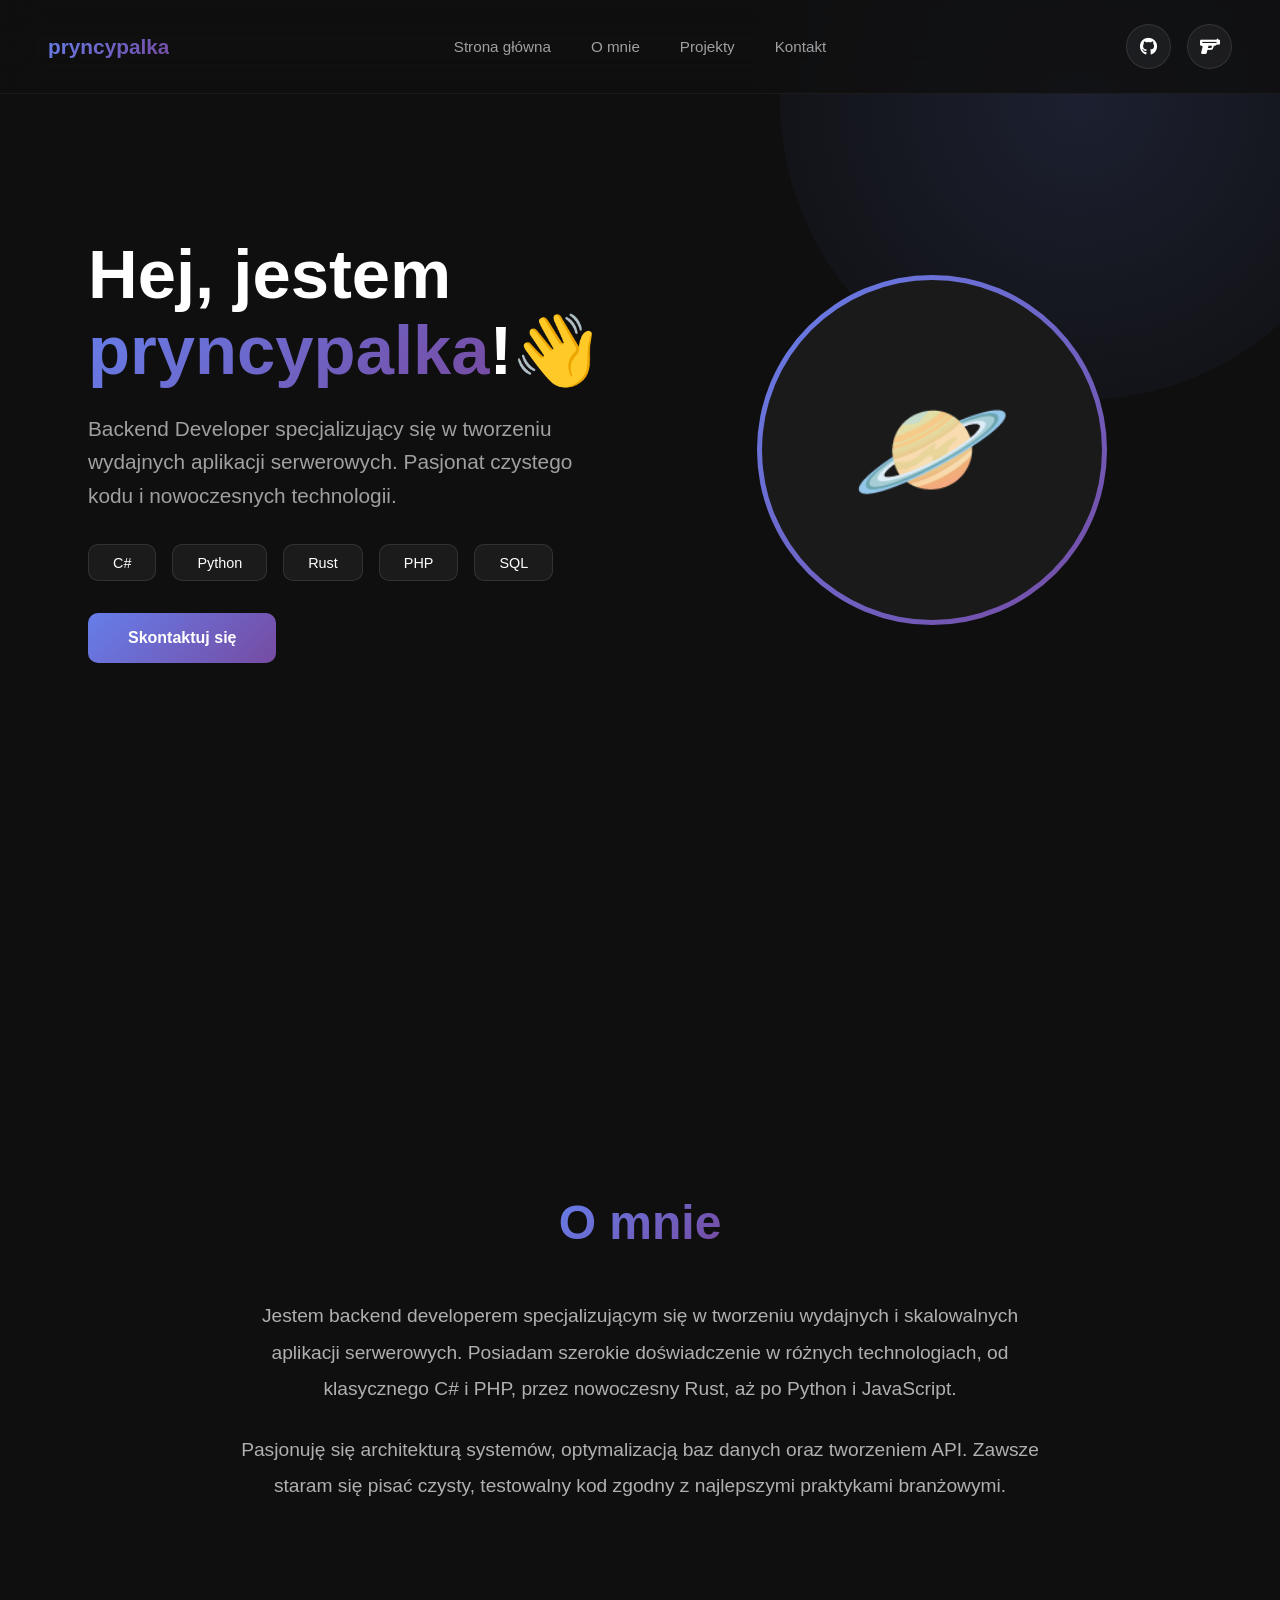
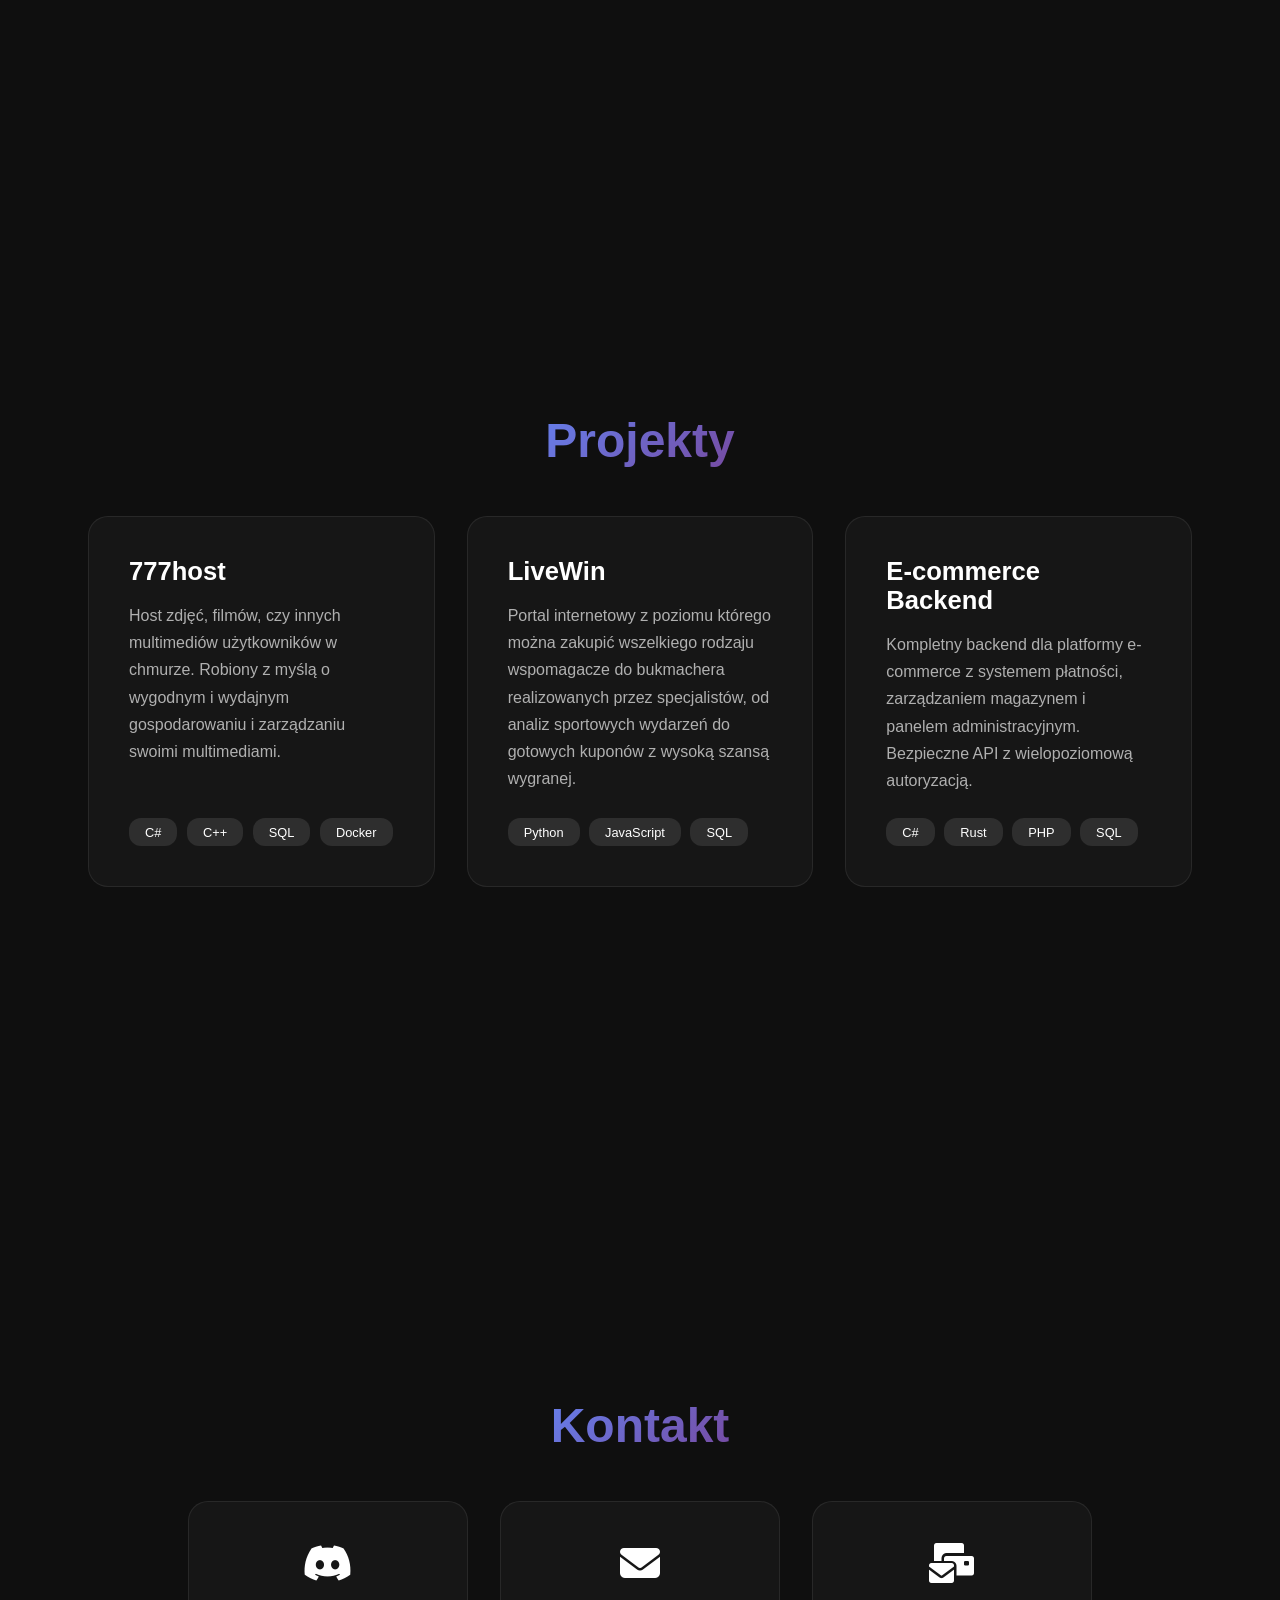
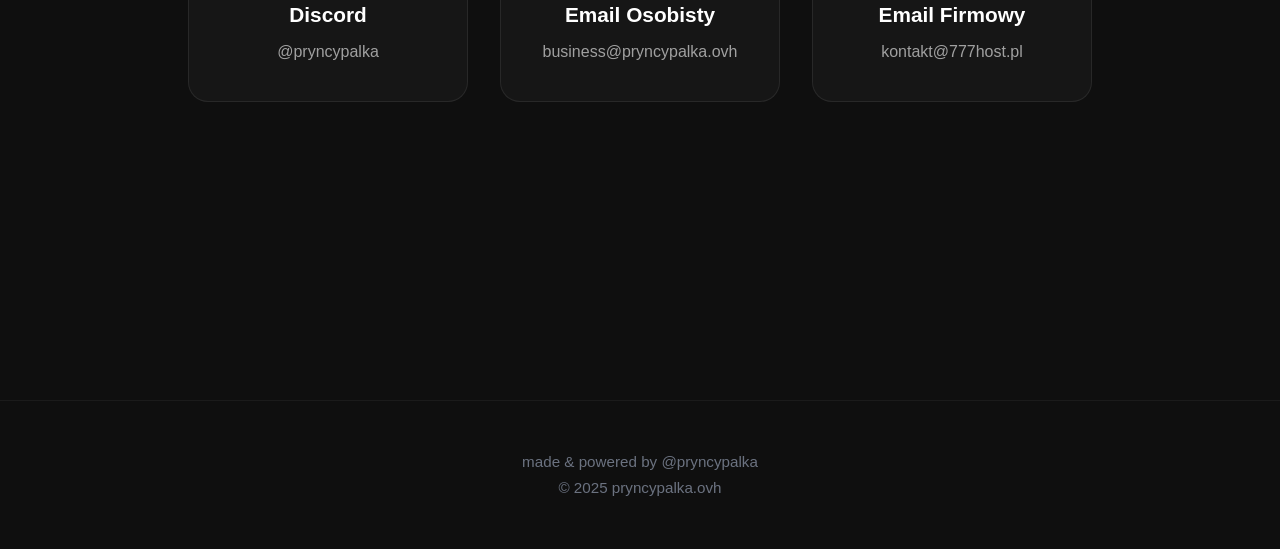
==== index.html @ c2973a22 "Update index.html" ====
<!DOCTYPE html>
<html lang="pl">
<head>
    <meta charset="UTF-8">
    <meta name="viewport" content="width=device-width, initial-scale=1.0">
    <title>👋 | @pryncypalka</title>
    <link rel="stylesheet" href="https://cdnjs.cloudflare.com/ajax/libs/font-awesome/6.4.0/css/all.min.css">


    <link rel="icon" type="image/x-icon" href="icons/favicon.ico">
    <link rel="icon" type="image/png" sizes="32x32" href="icons/favicon-32x32.png">
    <link rel="icon" type="image/png" sizes="16x16" href="icons/favicon-16x16.png">
    <link rel="apple-touch-icon" sizes="180x180" href="icons/apple-touch-icon.png">



    <style>
        * {
            margin: 0;
            padding: 0;
            box-sizing: border-box;
        }

        html {
            scroll-behavior: smooth;
        }

        body {
            font-family: -apple-system, BlinkMacSystemFont, 'Segoe UI', Roboto, 'Helvetica Neue', Arial, sans-serif;
            background: #0f0f0f;
            color: #ffffff;
            overflow-x: hidden;
        }

        /* Navigation */
        nav {
            position: fixed;
            top: 0;
            width: 100%;
            padding: 1.5rem 3rem;
            display: flex;
            justify-content: space-between;
            align-items: center;
            z-index: 1000;
            background: rgba(15, 15, 15, 0.8);
            backdrop-filter: blur(20px);
            border-bottom: 1px solid rgba(255, 255, 255, 0.05);
        }

        .logo {
            font-size: 1.3rem;
            font-weight: 600;
            color: #ffffff;
            display: flex;
            align-items: center;
            gap: 0.5rem;
            user-select: none;
        }

        .logo .logo-highlight {
            background: linear-gradient(135deg, #667eea 0%, #764ba2 100%);
            -webkit-background-clip: text;
            -webkit-text-fill-color: transparent;
            background-clip: text;
            font-weight: 700;
        }

        .nav-center {
            position: absolute;
            left: 50%;
            transform: translateX(-50%);
        }

        .nav-links {
            display: flex;
            gap: 2.5rem;
            list-style: none;
            user-select: none;
            -webkit-user-drag: none;
        }

        .nav-links a {
            color: #a0a0a0;
            text-decoration: none;
            font-size: 0.95rem;
            transition: color 0.3s ease;
            -webkit-user-drag: none;
        }

        .nav-links a:hover {
            color: #ffffff;
        }

        .nav-social {
            display: flex;
            gap: 1rem;
            align-items: center;
        }

        .social-btn {
            width: 45px;
            height: 45px;
            border-radius: 50%;
            background: rgba(255, 255, 255, 0.05);
            border: 1px solid rgba(255, 255, 255, 0.1);
            display: flex;
            align-items: center;
            justify-content: center;
            color: #ffffff;
            text-decoration: none;
            font-size: 1.1rem;
            transition: all 0.3s ease;
            cursor: pointer;
        }

        .social-btn:hover {
            background: rgba(102, 126, 234, 0.2);
            border-color: rgba(102, 126, 234, 0.5);
            transform: translateY(-2px);
        }

        .container {
            max-width: 1200px;
            margin: 0 auto;
            padding: 0 3rem;
        }

        /* All sections full height and centered */
        section {
            min-height: 100vh;
            display: flex;
            align-items: center;
            justify-content: center;
            position: relative;
        }

        /* Hero Section */
        .hero {
            overflow: hidden;
        }

        .hero::before {
            content: '';
            position: absolute;
            width: 600px;
            height: 600px;
            background: radial-gradient(circle, rgba(102, 126, 234, 0.15), transparent);
            border-radius: 50%;
            top: -200px;
            right: -100px;
            animation: float 20s ease-in-out infinite;
        }

        @keyframes float {
            0%, 100% { transform: translate(0, 0) scale(1); }
            33% { transform: translate(50px, -50px) scale(1.1); }
            66% { transform: translate(-30px, 30px) scale(0.9); }
        }

        .hero-container {
            display: grid;
            grid-template-columns: 1fr 1fr;
            gap: 4rem;
            align-items: center;
            width: 100%;
        }

        .hero-content {
            z-index: 1;
            user-select: none;
        }

        .hero h1 {
            font-size: 4.3rem;
            margin-bottom: 1.5rem;
            font-weight: 700;
            line-height: 1.1;
        }

        .hero h1 .highlight {
            background: linear-gradient(135deg, #667eea 0%, #764ba2 100%);
            -webkit-background-clip: text;
            -webkit-text-fill-color: transparent;
            background-clip: text;
            font-weight: 700;
        }

        .wave {
            display: inline-block;
            animation: wave 1.5s ease-in-out infinite;
        }

        @keyframes wave {
            0%, 100% { transform: rotate(0deg); }
            25% { transform: rotate(20deg); }
            75% { transform: rotate(-20deg); }
        }

        .hero .subtitle {
            font-size: 1.3rem;
            color: #a0a0a0;
            margin-bottom: 2rem;
            line-height: 1.6;
            user-select: none;
        }

        .hero-cta {
            display: inline-block;
            padding: 1rem 2.5rem;
            background: linear-gradient(135deg, #667eea 0%, #764ba2 100%);
            color: #ffffff;
            text-decoration: none;
            border-radius: 10px;
            font-weight: 600;
            transition: all 0.3s ease;
            font-size: 1rem;
        }

        .hero-cta:hover {
            transform: translateY(-3px);
            box-shadow: 0 15px 35px rgba(102, 126, 234, 0.4);
        }

        .hero-image {
            display: flex;
            justify-content: center;
            align-items: center;
            z-index: 1;
        }

        .avatar {
            width: 350px;
            height: 350px;
            border-radius: 50%;
            background: linear-gradient(135deg, #667eea 0%, #764ba2 100%);
            padding: 5px;
            animation: pulse-border 2s ease-in-out infinite;
            user-select: none;
        }

        @keyframes pulse-border {
            0%, 100% { box-shadow: 0 0 0 0 rgba(102, 126, 234, 0.4); }
            50% { box-shadow: 0 0 0 20px rgba(102, 126, 234, 0); }
        }

        .avatar-inner {
            width: 100%;
            height: 100%;
            border-radius: 50%;
            background: #1a1a1a;
            display: flex;
            align-items: center;
            justify-content: center;
            font-size: 8rem;
        }

        /* Tech Stack */
        .tech-stack {
            display: flex;
            gap: 1rem;
            flex-wrap: wrap;
            margin-bottom: 2rem;
        }

        .tech-badge {
            padding: 0.6rem 1.5rem;
            background: rgba(255, 255, 255, 0.05);
            border: 1px solid rgba(255, 255, 255, 0.1);
            border-radius: 10px;
            font-size: 0.9rem;
            transition: all 0.3s ease;
            font-weight: 500;
            user-select: none;
        }

        .tech-badge:hover {
            background: rgba(255, 255, 255, 0.1);
            border-color: rgba(255, 255, 255, 0.2);
            transform: translateY(-2px);
        }

        /* Section Content Wrapper */
        .section-wrapper {
            width: 100%;
        }

        h2 {
            font-size: 3rem;
            margin-bottom: 3rem;
            text-align: center;
            font-weight: 700;
        }

        h2 .gradient-text {
            background: linear-gradient(135deg, #667eea 0%, #764ba2 100%);
            -webkit-background-clip: text;
            -webkit-text-fill-color: transparent;
            background-clip: text;
        }

        /* About Section */
        .about-content {
            max-width: 800px;
            margin: 0 auto;
            text-align: center;
            font-size: 1.2rem;
            line-height: 1.9;
            color: #b0b0b0;
        }

        /* Projects Grid */
        .projects-grid {
            display: grid;
            grid-template-columns: repeat(auto-fit, minmax(320px, 1fr));
            gap: 2rem;
            margin-top: 2rem;
        }

        .project-card {
            background: rgba(255, 255, 255, 0.03);
            border: 1px solid rgba(255, 255, 255, 0.08);
            border-radius: 20px;
            padding: 2.5rem;
            transition: all 0.4s ease;
            position: relative;
            overflow: hidden;
            display: flex;
            flex-direction: column;
        }

        .project-card::before {
            content: '';
            position: absolute;
            top: 0;
            left: 0;
            width: 100%;
            height: 100%;
            background: linear-gradient(135deg, rgba(102, 126, 234, 0.1), rgba(118, 75, 162, 0.1));
            opacity: 0;
            transition: opacity 0.4s ease;
        }

        .project-card:hover {
            transform: translateY(-10px);
            border-color: rgba(102, 126, 234, 0.4);
            box-shadow: 0 20px 40px rgba(0, 0, 0, 0.3);
        }

        .project-card:hover::before {
            opacity: 1;
        }

        .project-card h3 {
            font-size: 1.6rem;
            margin-bottom: 1rem;
            position: relative;
            z-index: 1;
        }

        .project-card p {
            color: #b0b0b0;
            line-height: 1.7;
            margin-bottom: 1.5rem;
            position: relative;
            z-index: 1;
        }

        .project-tech {
            display: flex;
            gap: 0.6rem;
            flex-wrap: wrap;
            margin-top: auto;
            position: relative;
            z-index: 1;
        }

        .tech-tag {
            font-size: 0.8rem;
            padding: 0.4rem 1rem;
            background: rgba(255, 255, 255, 0.1);
            border-radius: 12px;
            font-weight: 500;
        }

        /* Contact Section */
        .contact-grid {
            display: grid;
            grid-template-columns: repeat(auto-fit, minmax(280px, 1fr));
            gap: 2rem;
            max-width: 904px;
            margin: 0 auto;
        }

        .contact-card {
            background: rgba(255, 255, 255, 0.03);
            border: 1px solid rgba(255, 255, 255, 0.08);
            border-radius: 20px;
            padding: 2.5rem;
            text-align: center;
            transition: all 0.3s ease;
        }

        .contact-card:hover {
            border-color: rgba(102, 126, 234, 0.4);
            transform: translateY(-5px);
            background: rgba(255, 255, 255, 0.05);
        }

        .contact-card h3 {
            margin-bottom: 1rem;
            font-size: 1.3rem;
        }

        .contact-card a {
            color: #a0a0a0;
            text-decoration: none;
            transition: color 0.3s ease;
            word-break: break-all;
        }

        .contact-card a:hover {
            color: #667eea;
        }

        .contact-icon {
            font-size: 2.5rem;
            margin-bottom: 1rem;
        }

        /* Footer */
        footer {
            text-align: center;
            padding: 3rem;
            color: #6b7280;
            border-top: 1px solid rgba(255, 255, 255, 0.05);
            font-size: 0.95rem;
            line-height: 1.7;
        }

        /* Responsive */
        @media (max-width: 968px) {
            .hero-container {
                grid-template-columns: 1fr;
                text-align: center;
            }
            
            .hero h1 {
                font-size: 3.5rem;
            }

            .nav-links {
                display: none;
            }

            .nav-center {
                position: static;
                transform: none;
            }

            .container {
                padding: 0 1.5rem;
            }

            nav {
                padding: 1.5rem;
            }

            .projects-grid {
                grid-template-columns: 1fr;
            }

            .contact-grid {
                grid-template-columns: 1fr;
            }
        }

        @media (max-width: 768px) {
            .hero h1 {
                font-size: 2.8rem;
            }
            
            .avatar {
                width: 250px;
                height: 250px;
            }

            .avatar-inner {
                font-size: 5rem;
            }
            
            h2 {
                font-size: 2.2rem;
            }

            section {
                padding: 2rem 0;
            }
        }

        /* Ensure proper spacing for mobile */
        @media (max-width: 768px) {
            section {
                min-height: auto;
                padding: 4rem 0;
            }

            #hero {
                min-height: 100vh;
            }
        }
    </style>
</head>
<body>
    <!-- Navigation -->
    <nav>
        <div class="logo">
            <span class="logo-highlight">pryncypalka</span>
        </div>
        <div class="nav-center">
            <ul class="nav-links">
                <li><a href="#hero">Strona główna</a></li>
                <li><a href="#about">O mnie</a></li>
                <li><a href="#projects">Projekty</a></li>
                <li><a href="#contact">Kontakt</a></li>
            </ul>
        </div>
        <div class="nav-social">
            <a href="https://github.com/pryncypalka777" class="social-btn" target="_blank" title="GitHub">
                <i class="fab fa-github"></i>
            </a>
            <a href="https://guns.lol/pryncypalka" class="social-btn" target="_blank" title="guns.lol">
                <i class="fas fa-gun"></i>
            </a>
        </div>
    </nav>

    <!-- Hero Section -->
    <section class="hero" id="hero">
        <div class="container">
            <div class="hero-container">
                <div class="hero-content">
                    <h1>Hej, jestem <span class="highlight">pryncypalka</span>!<span class="wave">👋</span></h1>
                    <p class="subtitle">Backend Developer specjalizujący się w tworzeniu wydajnych aplikacji serwerowych. Pasjonat czystego kodu i nowoczesnych technologii.</p>
                    <div class="tech-stack">
                        <span class="tech-badge">C#</span>
                        <span class="tech-badge">Python</span>
                        <span class="tech-badge">Rust</span>
                        <span class="tech-badge">PHP</span>
                        <span class="tech-badge">SQL</span>
                    </div>
                    <a href="#contact" class="hero-cta">Skontaktuj się</a>
                </div>
                <div class="hero-image">
                    <div class="avatar">
                        <div class="avatar-inner">
                            🪐
                        </div>
                    </div>
                </div>
            </div>
        </div>
    </section>

    <!-- About Section -->
    <section id="about">
        <div class="container">
            <div class="section-wrapper">
                <h2><span class="gradient-text">O mnie</span></h2>
                <div class="about-content">
                    <p>Jestem backend developerem specjalizującym się w tworzeniu wydajnych i skalowalnych aplikacji serwerowych. Posiadam szerokie doświadczenie w różnych technologiach, od klasycznego C# i PHP, przez nowoczesny Rust, aż po Python i JavaScript.</p>
                    <p style="margin-top: 1.5rem;">Pasjonuję się architekturą systemów, optymalizacją baz danych oraz tworzeniem API. Zawsze staram się pisać czysty, testowalny kod zgodny z najlepszymi praktykami branżowymi.</p>
                </div>
            </div>
        </div>
    </section>

    <!-- Projects Section -->
    <section id="projects">
        <div class="container">
            <div class="section-wrapper">
                <h2><span class="gradient-text">Projekty</span></h2>
                <div class="projects-grid">
                    <div class="project-card">
                        <h3>777host</h3>
                        <p>Host zdjęć, filmów, czy innych multimediów użytkowników w chmurze. Robiony z myślą o wygodnym i wydajnym gospodarowaniu i zarządzaniu swoimi multimediami.</p>
                        <div class="project-tech">
                            <span class="tech-tag">C#</span>
                            <span class="tech-tag">C++</span>
                            <span class="tech-tag">SQL</span>
                            <span class="tech-tag">Docker</span>
                        </div>
                    </div>

                    <div class="project-card">
                        <h3>LiveWin</h3>
                        <p>Portal internetowy z poziomu którego można zakupić wszelkiego rodzaju wspomagacze do bukmachera realizowanych przez specjalistów, od analiz sportowych wydarzeń do gotowych kuponów z wysoką szansą wygranej.</p>
                        <div class="project-tech">
                            <span class="tech-tag">Python</span>
                            <span class="tech-tag">JavaScript</span>
                            <span class="tech-tag">SQL</span>
                        </div>
                    </div>

                    <div class="project-card">
                        <h3>E-commerce Backend</h3>
                        <p>Kompletny backend dla platformy e-commerce z systemem płatności, zarządzaniem magazynem i panelem administracyjnym. Bezpieczne API z wielopoziomową autoryzacją.</p>
                        <div class="project-tech">
                            <span class="tech-tag">C#</span>
                            <span class="tech-tag">Rust</span>
                            <span class="tech-tag">PHP</span>
                            <span class="tech-tag">SQL</span>
                        </div>
                    </div>
                </div>
            </div>
        </div>
    </section>

    <!-- Contact Section -->
    <section id="contact">
        <div class="container">
            <div class="section-wrapper">
                <h2><span class="gradient-text">Kontakt</span></h2>
                <div class="contact-grid">
                    <div class="contact-card">
                        <div class="contact-icon"><i class="fab fa-discord"></i></div>
                        <h3>Discord</h3>
                        <a href="#">@pryncypalka</a>
                    </div>
                    
                    <div class="contact-card">
                        <div class="contact-icon"><i class="fas fa-envelope"></i></div>
                        <h3>Email Osobisty</h3>
                        <a href="mailto:business@pryncypalka.ovh">business@pryncypalka.ovh</a>
                    </div>

                    <div class="contact-card">
                        <div class="contact-icon"><i class="fas fa-envelopes-bulk"></i></div>
                        <h3>Email Firmowy</h3>
                        <a href="mailto:kontakt@777host.pl">kontakt@777host.pl</a>
                    </div>
                </div>
            </div>
        </div>
    </section>

    <!-- Footer -->
    <footer>
        <p>made & powered by @pryncypalka<br>&copy; 2025 pryncypalka.ovh</p>
    </footer>
</body>
</html>
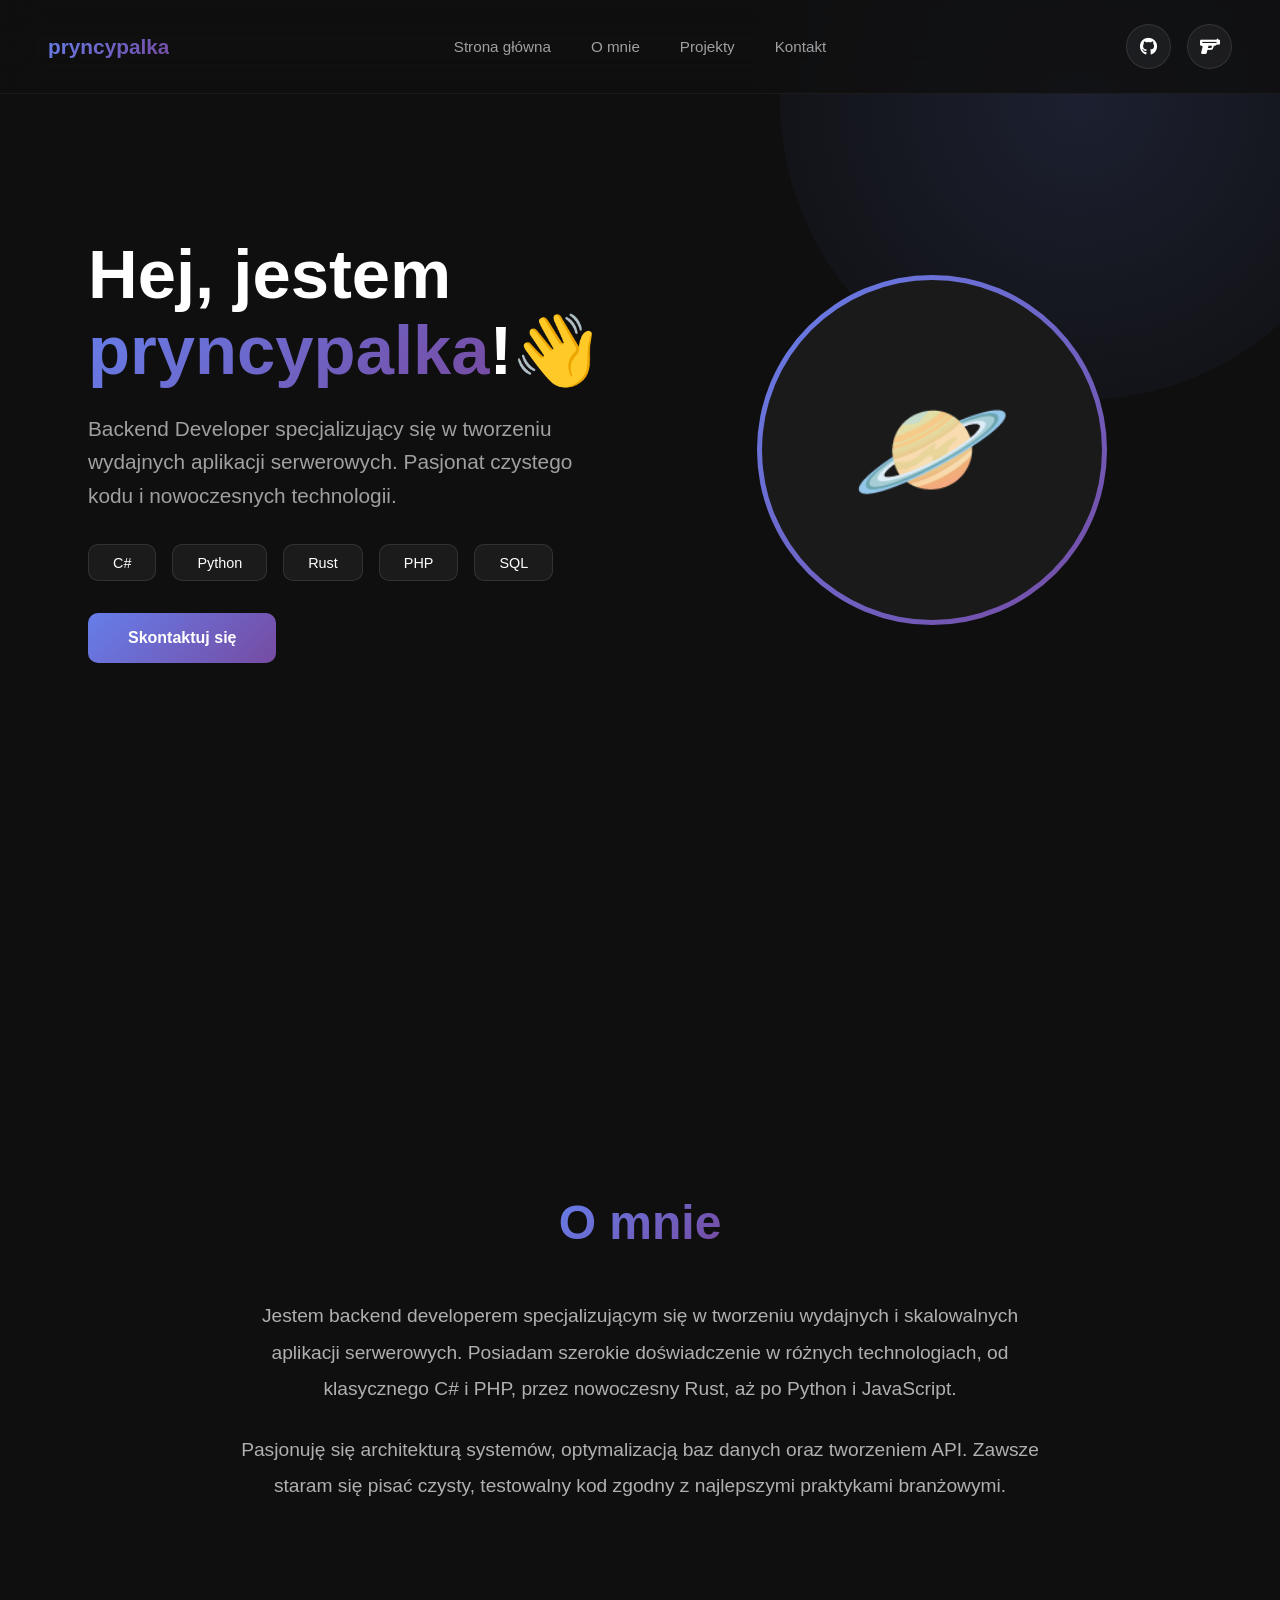
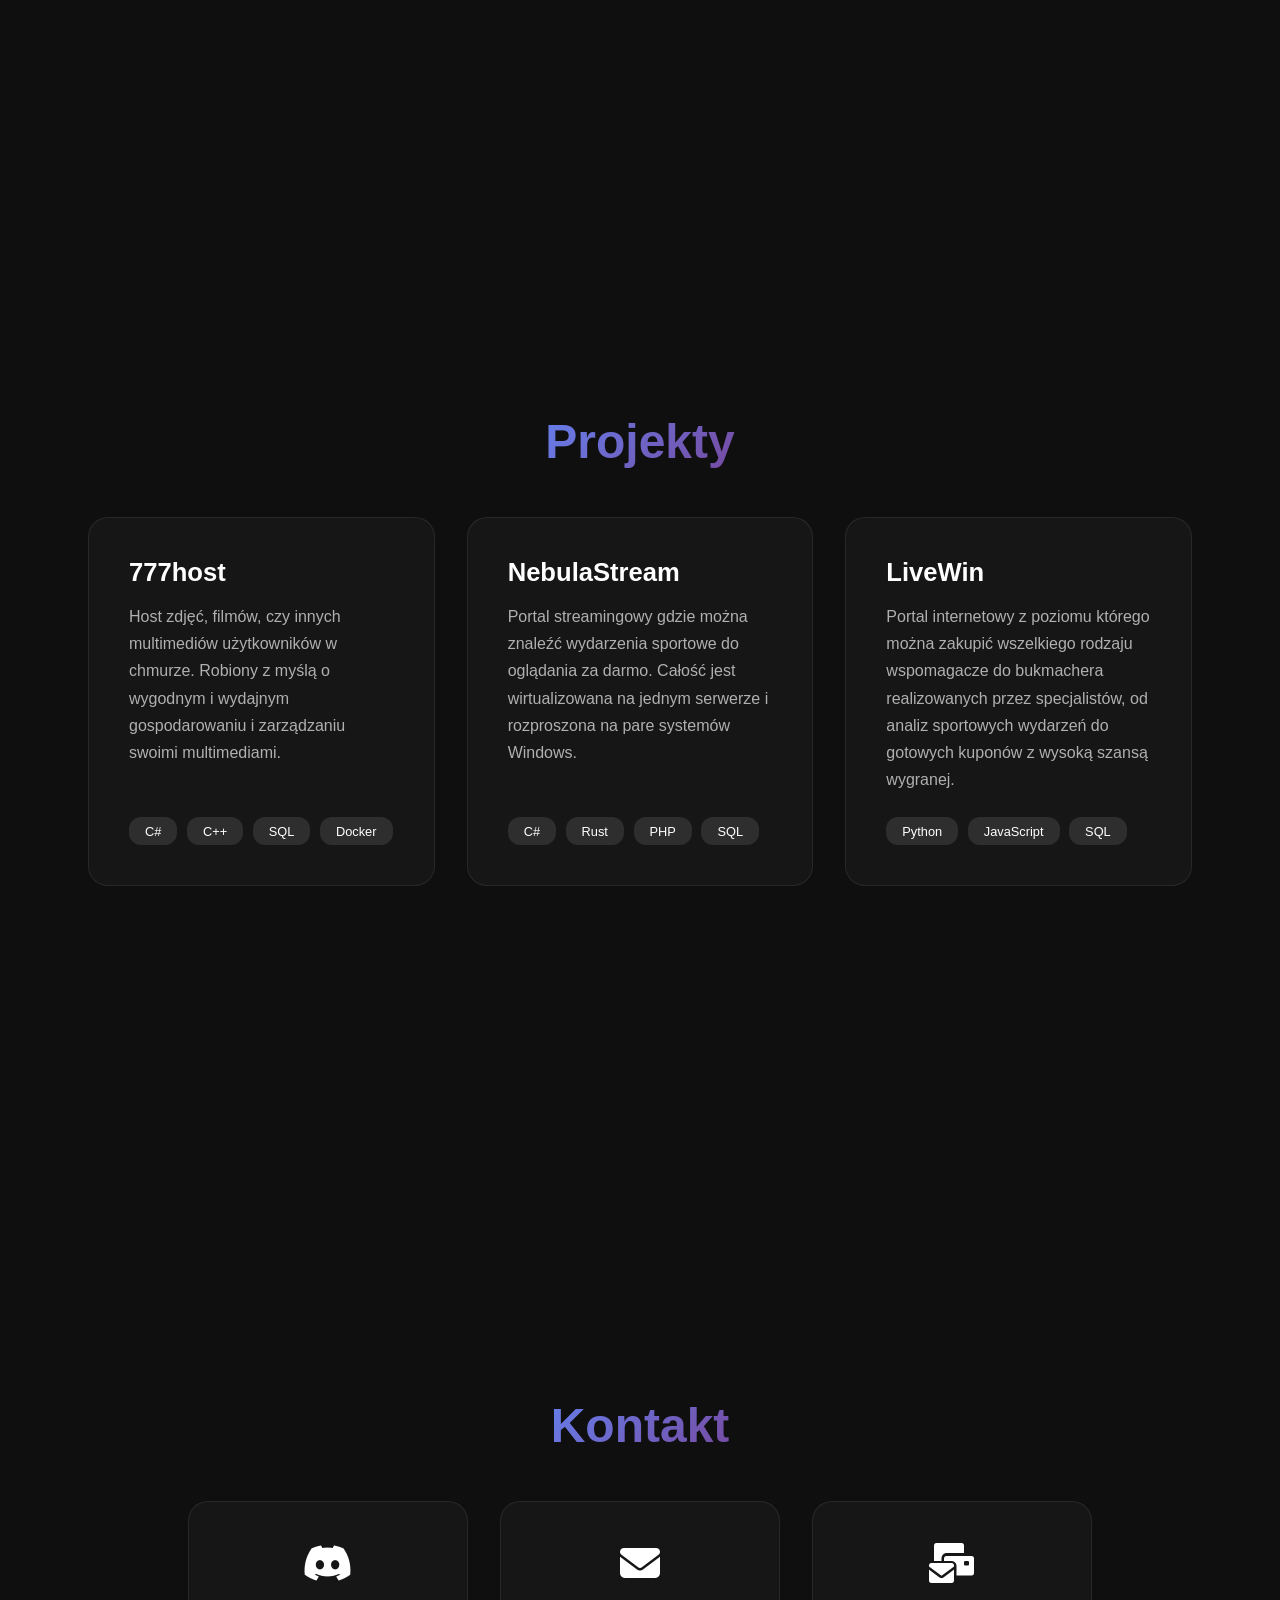
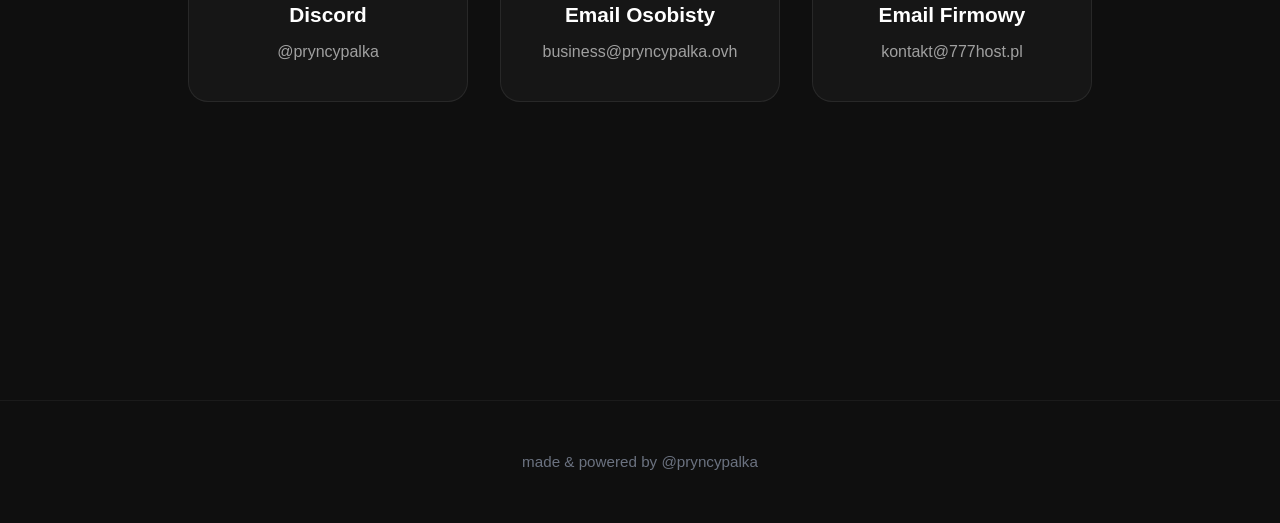
==== commit 4703177f: "Update index.html" ====
--- a/index.html
+++ b/index.html
@@ -289,6 +289,7 @@
             margin-bottom: 3rem;
             text-align: center;
             font-weight: 700;
+            user-select: none;
         }
 
         h2 .gradient-text {
@@ -306,6 +307,7 @@
             font-size: 1.2rem;
             line-height: 1.9;
             color: #b0b0b0;
+            user-select: none;
         }
 
         /* Projects Grid */
@@ -314,6 +316,7 @@
             grid-template-columns: repeat(auto-fit, minmax(320px, 1fr));
             gap: 2rem;
             margin-top: 2rem;
+            user-select: none;
         }
 
         .project-card {
@@ -326,6 +329,7 @@
             overflow: hidden;
             display: flex;
             flex-direction: column;
+            user-select: none;
         }
 
         .project-card::before {
@@ -355,6 +359,7 @@
             margin-bottom: 1rem;
             position: relative;
             z-index: 1;
+            user-select: none;
         }
 
         .project-card p {
@@ -363,6 +368,7 @@
             margin-bottom: 1.5rem;
             position: relative;
             z-index: 1;
+            user-select: none;
         }
 
         .project-tech {
@@ -372,6 +378,7 @@
             margin-top: auto;
             position: relative;
             z-index: 1;
+            user-select: none;
         }
 
         .tech-tag {
@@ -380,6 +387,7 @@
             background: rgba(255, 255, 255, 0.1);
             border-radius: 12px;
             font-weight: 500;
+            user-select: none;
         }
 
         /* Contact Section */
@@ -389,6 +397,7 @@
             gap: 2rem;
             max-width: 904px;
             margin: 0 auto;
+            user-select: none;
         }
 
         .contact-card {
@@ -398,6 +407,7 @@
             padding: 2.5rem;
             text-align: center;
             transition: all 0.3s ease;
+            user-select: none;
         }
 
         .contact-card:hover {
@@ -409,6 +419,7 @@
         .contact-card h3 {
             margin-bottom: 1rem;
             font-size: 1.3rem;
+            user-select: none;
         }
 
         .contact-card a {
@@ -416,6 +427,7 @@
             text-decoration: none;
             transition: color 0.3s ease;
             word-break: break-all;
+            user-select: none;
         }
 
         .contact-card a:hover {
@@ -425,6 +437,7 @@
         .contact-icon {
             font-size: 2.5rem;
             margin-bottom: 1rem;
+            user-select: none;
         }
 
         /* Footer */
@@ -592,22 +605,22 @@
                     </div>
 
                     <div class="project-card">
+                        <h3>NebulaStream</h3>
+                        <p>Portal streamingowy gdzie można znaleźć wydarzenia sportowe do oglądania za darmo. Całość jest wirtualizowana na jednym serwerze i rozproszona na pare systemów Windows.</p>
+                        <div class="project-tech">
+                            <span class="tech-tag">C#</span>
+                            <span class="tech-tag">Rust</span>
+                            <span class="tech-tag">PHP</span>
+                            <span class="tech-tag">SQL</span>
+                        </div>
+                    </div>
+                    
+                    <div class="project-card">
                         <h3>LiveWin</h3>
                         <p>Portal internetowy z poziomu którego można zakupić wszelkiego rodzaju wspomagacze do bukmachera realizowanych przez specjalistów, od analiz sportowych wydarzeń do gotowych kuponów z wysoką szansą wygranej.</p>
                         <div class="project-tech">
                             <span class="tech-tag">Python</span>
                             <span class="tech-tag">JavaScript</span>
-                            <span class="tech-tag">SQL</span>
-                        </div>
-                    </div>
-
-                    <div class="project-card">
-                        <h3>E-commerce Backend</h3>
-                        <p>Kompletny backend dla platformy e-commerce z systemem płatności, zarządzaniem magazynem i panelem administracyjnym. Bezpieczne API z wielopoziomową autoryzacją.</p>
-                        <div class="project-tech">
-                            <span class="tech-tag">C#</span>
-                            <span class="tech-tag">Rust</span>
-                            <span class="tech-tag">PHP</span>
                             <span class="tech-tag">SQL</span>
                         </div>
                     </div>
@@ -625,7 +638,7 @@
                     <div class="contact-card">
                         <div class="contact-icon"><i class="fab fa-discord"></i></div>
                         <h3>Discord</h3>
-                        <a href="#">@pryncypalka</a>
+                        <a href="https://discord.com/users/631559736864800788">@pryncypalka</a>
                     </div>
                     
                     <div class="contact-card">
@@ -645,8 +658,8 @@
     </section>
 
     <!-- Footer -->
-    <footer>
-        <p>made & powered by @pryncypalka<br>&copy; 2025 pryncypalka.ovh</p>
+    <footer style="user-select: none;">
+        <p>made & powered by @pryncypalka</p>
     </footer>
 </body>
 </html>
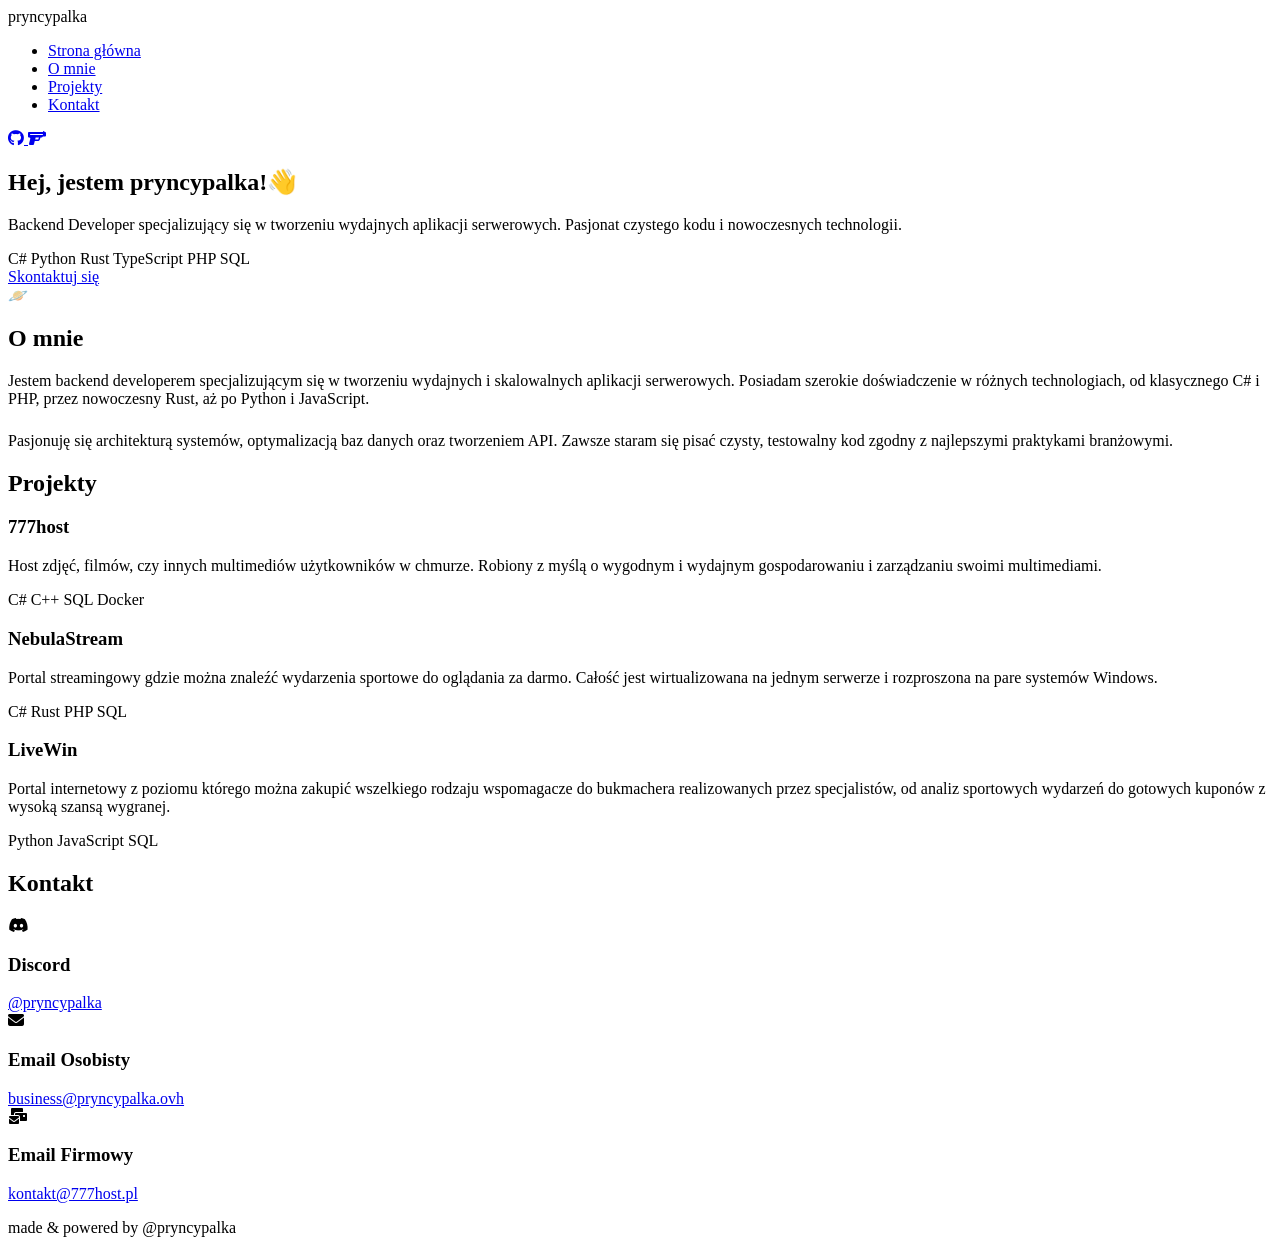
==== commit bd277589: "Create index.html" ====
--- a/index.html
+++ b/index.html
@@ -3,525 +3,10 @@
 <head>
     <meta charset="UTF-8">
     <meta name="viewport" content="width=device-width, initial-scale=1.0">
-    <title>👋 | @pryncypalka</title>
-    <link rel="stylesheet" href="https://cdnjs.cloudflare.com/ajax/libs/font-awesome/6.4.0/css/all.min.css">
-
-
-    <link rel="icon" type="image/x-icon" href="icons/favicon.ico">
-    <link rel="icon" type="image/png" sizes="32x32" href="icons/favicon-32x32.png">
-    <link rel="icon" type="image/png" sizes="16x16" href="icons/favicon-16x16.png">
-    <link rel="apple-touch-icon" sizes="180x180" href="icons/apple-touch-icon.png">
-
-
-
-    <style>
-        * {
-            margin: 0;
-            padding: 0;
-            box-sizing: border-box;
-        }
-
-        html {
-            scroll-behavior: smooth;
-        }
-
-        body {
-            font-family: -apple-system, BlinkMacSystemFont, 'Segoe UI', Roboto, 'Helvetica Neue', Arial, sans-serif;
-            background: #0f0f0f;
-            color: #ffffff;
-            overflow-x: hidden;
-        }
-
-        /* Navigation */
-        nav {
-            position: fixed;
-            top: 0;
-            width: 100%;
-            padding: 1.5rem 3rem;
-            display: flex;
-            justify-content: space-between;
-            align-items: center;
-            z-index: 1000;
-            background: rgba(15, 15, 15, 0.8);
-            backdrop-filter: blur(20px);
-            border-bottom: 1px solid rgba(255, 255, 255, 0.05);
-        }
-
-        .logo {
-            font-size: 1.3rem;
-            font-weight: 600;
-            color: #ffffff;
-            display: flex;
-            align-items: center;
-            gap: 0.5rem;
-            user-select: none;
-        }
-
-        .logo .logo-highlight {
-            background: linear-gradient(135deg, #667eea 0%, #764ba2 100%);
-            -webkit-background-clip: text;
-            -webkit-text-fill-color: transparent;
-            background-clip: text;
-            font-weight: 700;
-        }
-
-        .nav-center {
-            position: absolute;
-            left: 50%;
-            transform: translateX(-50%);
-        }
-
-        .nav-links {
-            display: flex;
-            gap: 2.5rem;
-            list-style: none;
-            user-select: none;
-            -webkit-user-drag: none;
-        }
-
-        .nav-links a {
-            color: #a0a0a0;
-            text-decoration: none;
-            font-size: 0.95rem;
-            transition: color 0.3s ease;
-            -webkit-user-drag: none;
-        }
-
-        .nav-links a:hover {
-            color: #ffffff;
-        }
-
-        .nav-social {
-            display: flex;
-            gap: 1rem;
-            align-items: center;
-        }
-
-        .social-btn {
-            width: 45px;
-            height: 45px;
-            border-radius: 50%;
-            background: rgba(255, 255, 255, 0.05);
-            border: 1px solid rgba(255, 255, 255, 0.1);
-            display: flex;
-            align-items: center;
-            justify-content: center;
-            color: #ffffff;
-            text-decoration: none;
-            font-size: 1.1rem;
-            transition: all 0.3s ease;
-            cursor: pointer;
-        }
-
-        .social-btn:hover {
-            background: rgba(102, 126, 234, 0.2);
-            border-color: rgba(102, 126, 234, 0.5);
-            transform: translateY(-2px);
-        }
-
-        .container {
-            max-width: 1200px;
-            margin: 0 auto;
-            padding: 0 3rem;
-        }
-
-        /* All sections full height and centered */
-        section {
-            min-height: 100vh;
-            display: flex;
-            align-items: center;
-            justify-content: center;
-            position: relative;
-        }
-
-        /* Hero Section */
-        .hero {
-            overflow: hidden;
-        }
-
-        .hero::before {
-            content: '';
-            position: absolute;
-            width: 600px;
-            height: 600px;
-            background: radial-gradient(circle, rgba(102, 126, 234, 0.15), transparent);
-            border-radius: 50%;
-            top: -200px;
-            right: -100px;
-            animation: float 20s ease-in-out infinite;
-        }
-
-        @keyframes float {
-            0%, 100% { transform: translate(0, 0) scale(1); }
-            33% { transform: translate(50px, -50px) scale(1.1); }
-            66% { transform: translate(-30px, 30px) scale(0.9); }
-        }
-
-        .hero-container {
-            display: grid;
-            grid-template-columns: 1fr 1fr;
-            gap: 4rem;
-            align-items: center;
-            width: 100%;
-        }
-
-        .hero-content {
-            z-index: 1;
-            user-select: none;
-        }
-
-        .hero h1 {
-            font-size: 4.3rem;
-            margin-bottom: 1.5rem;
-            font-weight: 700;
-            line-height: 1.1;
-        }
-
-        .hero h1 .highlight {
-            background: linear-gradient(135deg, #667eea 0%, #764ba2 100%);
-            -webkit-background-clip: text;
-            -webkit-text-fill-color: transparent;
-            background-clip: text;
-            font-weight: 700;
-        }
-
-        .wave {
-            display: inline-block;
-            animation: wave 1.5s ease-in-out infinite;
-        }
-
-        @keyframes wave {
-            0%, 100% { transform: rotate(0deg); }
-            25% { transform: rotate(20deg); }
-            75% { transform: rotate(-20deg); }
-        }
-
-        .hero .subtitle {
-            font-size: 1.3rem;
-            color: #a0a0a0;
-            margin-bottom: 2rem;
-            line-height: 1.6;
-            user-select: none;
-        }
-
-        .hero-cta {
-            display: inline-block;
-            padding: 1rem 2.5rem;
-            background: linear-gradient(135deg, #667eea 0%, #764ba2 100%);
-            color: #ffffff;
-            text-decoration: none;
-            border-radius: 10px;
-            font-weight: 600;
-            transition: all 0.3s ease;
-            font-size: 1rem;
-        }
-
-        .hero-cta:hover {
-            transform: translateY(-3px);
-            box-shadow: 0 15px 35px rgba(102, 126, 234, 0.4);
-        }
-
-        .hero-image {
-            display: flex;
-            justify-content: center;
-            align-items: center;
-            z-index: 1;
-        }
-
-        .avatar {
-            width: 350px;
-            height: 350px;
-            border-radius: 50%;
-            background: linear-gradient(135deg, #667eea 0%, #764ba2 100%);
-            padding: 5px;
-            animation: pulse-border 2s ease-in-out infinite;
-            user-select: none;
-        }
-
-        @keyframes pulse-border {
-            0%, 100% { box-shadow: 0 0 0 0 rgba(102, 126, 234, 0.4); }
-            50% { box-shadow: 0 0 0 20px rgba(102, 126, 234, 0); }
-        }
-
-        .avatar-inner {
-            width: 100%;
-            height: 100%;
-            border-radius: 50%;
-            background: #1a1a1a;
-            display: flex;
-            align-items: center;
-            justify-content: center;
-            font-size: 8rem;
-        }
-
-        /* Tech Stack */
-        .tech-stack {
-            display: flex;
-            gap: 1rem;
-            flex-wrap: wrap;
-            margin-bottom: 2rem;
-        }
-
-        .tech-badge {
-            padding: 0.6rem 1.5rem;
-            background: rgba(255, 255, 255, 0.05);
-            border: 1px solid rgba(255, 255, 255, 0.1);
-            border-radius: 10px;
-            font-size: 0.9rem;
-            transition: all 0.3s ease;
-            font-weight: 500;
-            user-select: none;
-        }
-
-        .tech-badge:hover {
-            background: rgba(255, 255, 255, 0.1);
-            border-color: rgba(255, 255, 255, 0.2);
-            transform: translateY(-2px);
-        }
-
-        /* Section Content Wrapper */
-        .section-wrapper {
-            width: 100%;
-        }
-
-        h2 {
-            font-size: 3rem;
-            margin-bottom: 3rem;
-            text-align: center;
-            font-weight: 700;
-            user-select: none;
-        }
-
-        h2 .gradient-text {
-            background: linear-gradient(135deg, #667eea 0%, #764ba2 100%);
-            -webkit-background-clip: text;
-            -webkit-text-fill-color: transparent;
-            background-clip: text;
-        }
-
-        /* About Section */
-        .about-content {
-            max-width: 800px;
-            margin: 0 auto;
-            text-align: center;
-            font-size: 1.2rem;
-            line-height: 1.9;
-            color: #b0b0b0;
-            user-select: none;
-        }
-
-        /* Projects Grid */
-        .projects-grid {
-            display: grid;
-            grid-template-columns: repeat(auto-fit, minmax(320px, 1fr));
-            gap: 2rem;
-            margin-top: 2rem;
-            user-select: none;
-        }
-
-        .project-card {
-            background: rgba(255, 255, 255, 0.03);
-            border: 1px solid rgba(255, 255, 255, 0.08);
-            border-radius: 20px;
-            padding: 2.5rem;
-            transition: all 0.4s ease;
-            position: relative;
-            overflow: hidden;
-            display: flex;
-            flex-direction: column;
-            user-select: none;
-        }
-
-        .project-card::before {
-            content: '';
-            position: absolute;
-            top: 0;
-            left: 0;
-            width: 100%;
-            height: 100%;
-            background: linear-gradient(135deg, rgba(102, 126, 234, 0.1), rgba(118, 75, 162, 0.1));
-            opacity: 0;
-            transition: opacity 0.4s ease;
-        }
-
-        .project-card:hover {
-            transform: translateY(-10px);
-            border-color: rgba(102, 126, 234, 0.4);
-            box-shadow: 0 20px 40px rgba(0, 0, 0, 0.3);
-        }
-
-        .project-card:hover::before {
-            opacity: 1;
-        }
-
-        .project-card h3 {
-            font-size: 1.6rem;
-            margin-bottom: 1rem;
-            position: relative;
-            z-index: 1;
-            user-select: none;
-        }
-
-        .project-card p {
-            color: #b0b0b0;
-            line-height: 1.7;
-            margin-bottom: 1.5rem;
-            position: relative;
-            z-index: 1;
-            user-select: none;
-        }
-
-        .project-tech {
-            display: flex;
-            gap: 0.6rem;
-            flex-wrap: wrap;
-            margin-top: auto;
-            position: relative;
-            z-index: 1;
-            user-select: none;
-        }
-
-        .tech-tag {
-            font-size: 0.8rem;
-            padding: 0.4rem 1rem;
-            background: rgba(255, 255, 255, 0.1);
-            border-radius: 12px;
-            font-weight: 500;
-            user-select: none;
-        }
-
-        /* Contact Section */
-        .contact-grid {
-            display: grid;
-            grid-template-columns: repeat(auto-fit, minmax(280px, 1fr));
-            gap: 2rem;
-            max-width: 904px;
-            margin: 0 auto;
-            user-select: none;
-        }
-
-        .contact-card {
-            background: rgba(255, 255, 255, 0.03);
-            border: 1px solid rgba(255, 255, 255, 0.08);
-            border-radius: 20px;
-            padding: 2.5rem;
-            text-align: center;
-            transition: all 0.3s ease;
-            user-select: none;
-        }
-
-        .contact-card:hover {
-            border-color: rgba(102, 126, 234, 0.4);
-            transform: translateY(-5px);
-            background: rgba(255, 255, 255, 0.05);
-        }
-
-        .contact-card h3 {
-            margin-bottom: 1rem;
-            font-size: 1.3rem;
-            user-select: none;
-        }
-
-        .contact-card a {
-            color: #a0a0a0;
-            text-decoration: none;
-            transition: color 0.3s ease;
-            word-break: break-all;
-            user-select: none;
-        }
-
-        .contact-card a:hover {
-            color: #667eea;
-        }
-
-        .contact-icon {
-            font-size: 2.5rem;
-            margin-bottom: 1rem;
-            user-select: none;
-        }
-
-        /* Footer */
-        footer {
-            text-align: center;
-            padding: 3rem;
-            color: #6b7280;
-            border-top: 1px solid rgba(255, 255, 255, 0.05);
-            font-size: 0.95rem;
-            line-height: 1.7;
-        }
-
-        /* Responsive */
-        @media (max-width: 968px) {
-            .hero-container {
-                grid-template-columns: 1fr;
-                text-align: center;
-            }
-            
-            .hero h1 {
-                font-size: 3.5rem;
-            }
-
-            .nav-links {
-                display: none;
-            }
-
-            .nav-center {
-                position: static;
-                transform: none;
-            }
-
-            .container {
-                padding: 0 1.5rem;
-            }
-
-            nav {
-                padding: 1.5rem;
-            }
-
-            .projects-grid {
-                grid-template-columns: 1fr;
-            }
-
-            .contact-grid {
-                grid-template-columns: 1fr;
-            }
-        }
-
-        @media (max-width: 768px) {
-            .hero h1 {
-                font-size: 2.8rem;
-            }
-            
-            .avatar {
-                width: 250px;
-                height: 250px;
-            }
-
-            .avatar-inner {
-                font-size: 5rem;
-            }
-            
-            h2 {
-                font-size: 2.2rem;
-            }
-
-            section {
-                padding: 2rem 0;
-            }
-        }
-
-        /* Ensure proper spacing for mobile */
-        @media (max-width: 768px) {
-            section {
-                min-height: auto;
-                padding: 4rem 0;
-            }
-
-            #hero {
-                min-height: 100vh;
-            }
-        }
-    </style>
+    <meta name="description" content="pryncypalka - Backend Developer specjalizujący się w C#, Python, Rust, PHP i SQL">
+    <title>pryncypalka | Backend Developer</title>
+    <link rel="stylesheet" href="style.css">
+    <link rel="stylesheet" href="https://cdnjs.cloudflare.com/ajax/libs/font-awesome/6.5.1/css/all.min.css">
 </head>
 <body>
     <!-- Navigation -->
@@ -558,6 +43,7 @@
                         <span class="tech-badge">C#</span>
                         <span class="tech-badge">Python</span>
                         <span class="tech-badge">Rust</span>
+                        <span class="tech-badge">TypeScript</span>
                         <span class="tech-badge">PHP</span>
                         <span class="tech-badge">SQL</span>
                     </div>
@@ -659,7 +145,7 @@
 
     <!-- Footer -->
     <footer style="user-select: none;">
-        <p>made & powered by @pryncypalka</p>
+        <p>made &amp; powered by @pryncypalka</p>
     </footer>
 </body>
 </html>
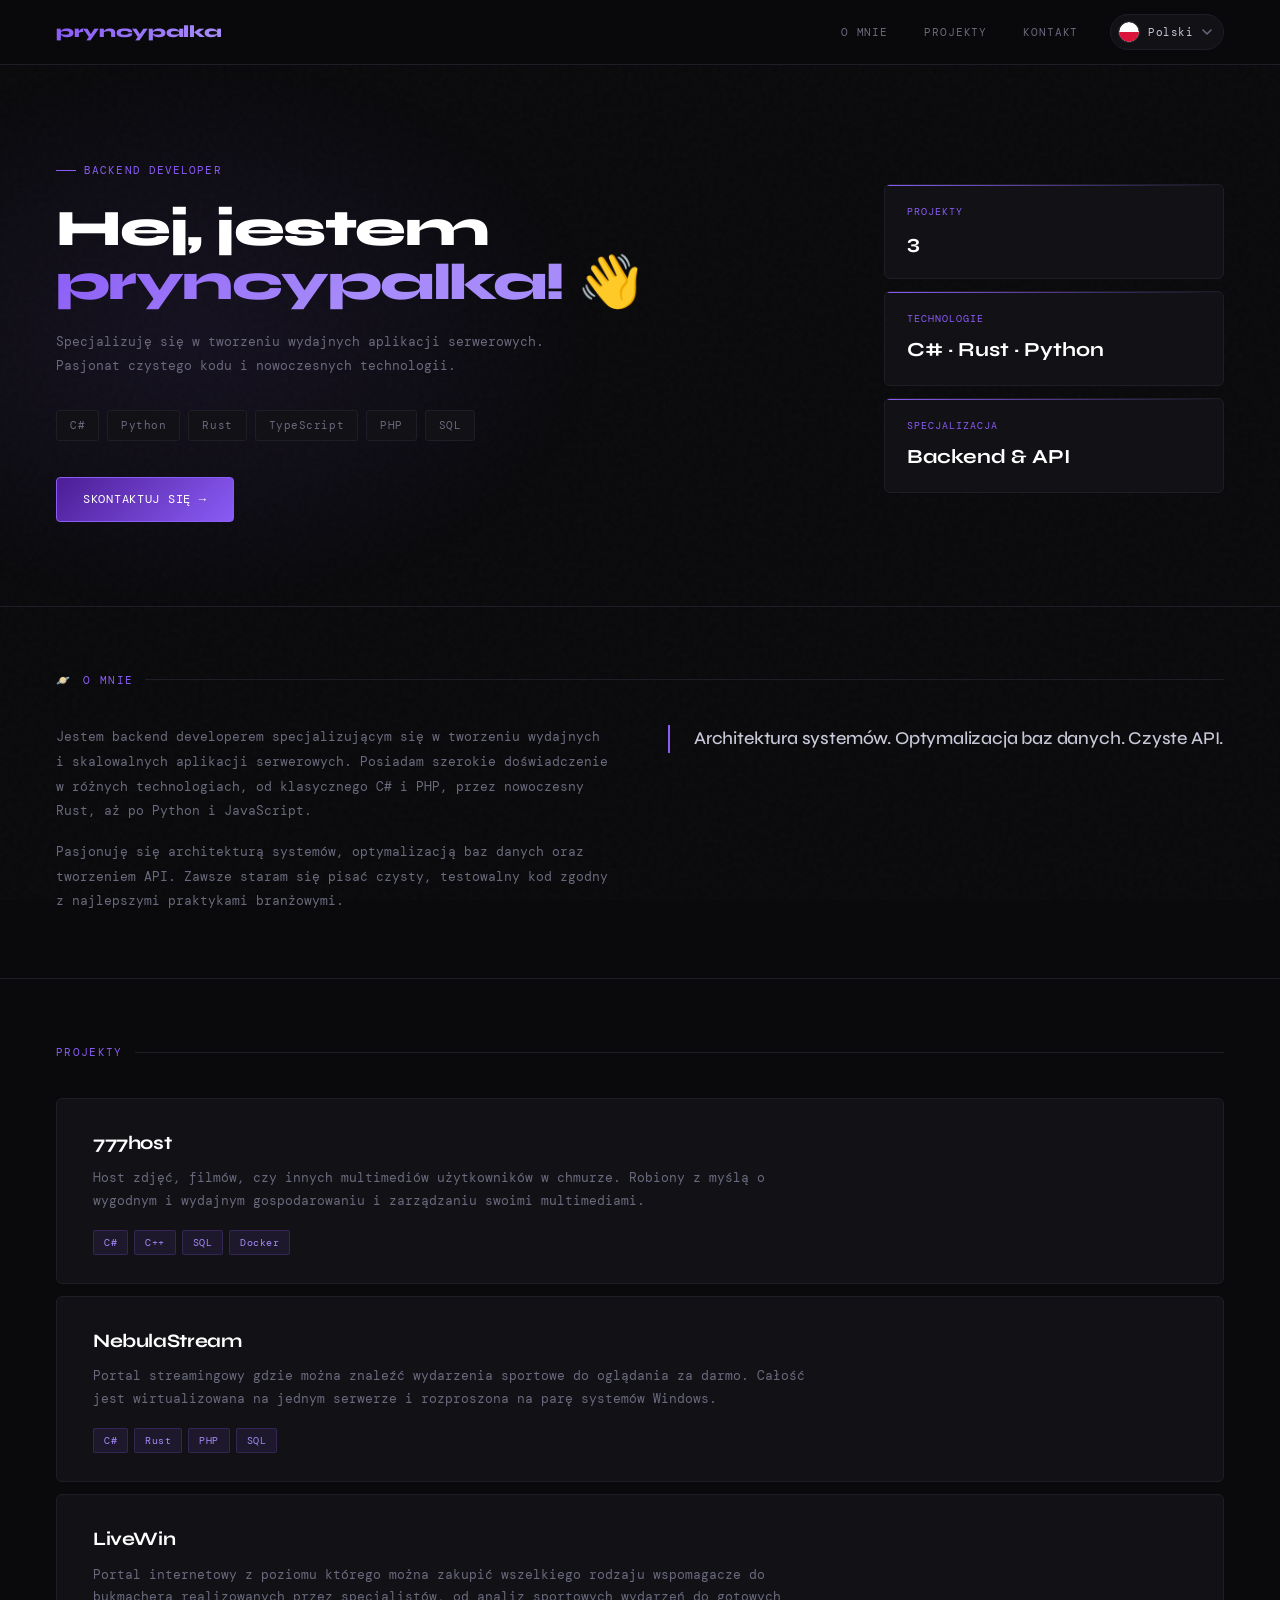
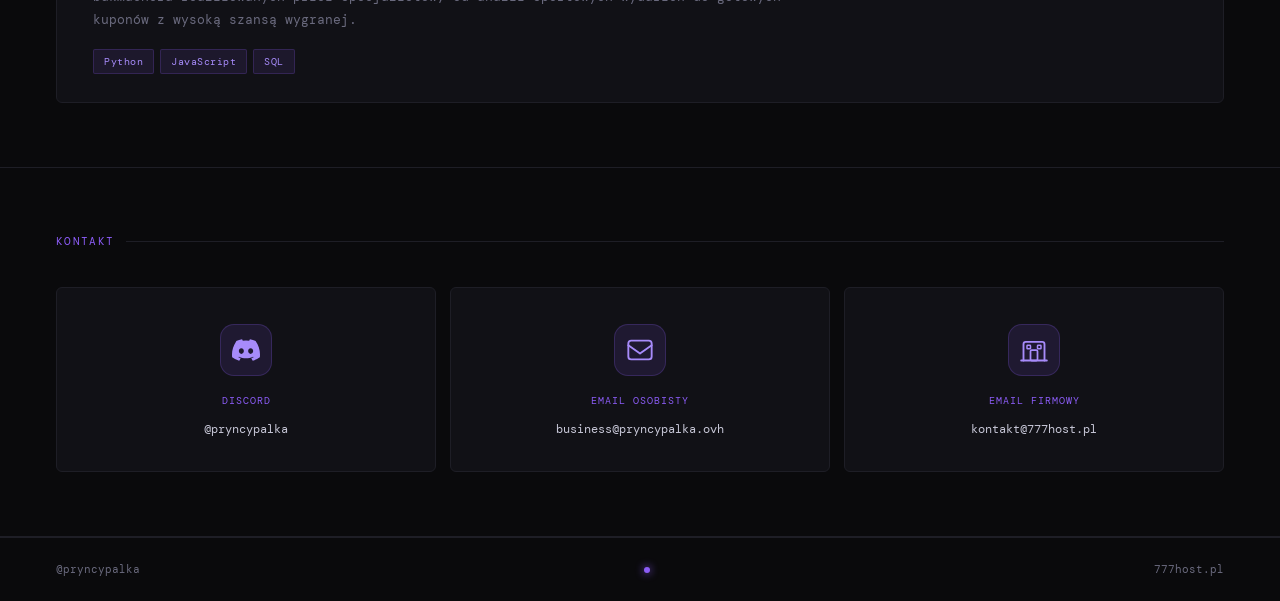
==== commit 29769a18: "Add files via upload" ====
--- a/index.html
+++ b/index.html
@@ -1,151 +1,934 @@
-<!DOCTYPE html>
-<html lang="pl">
-<head>
-    <meta charset="UTF-8">
-    <meta name="viewport" content="width=device-width, initial-scale=1.0">
-    <meta name="description" content="pryncypalka - Backend Developer specjalizujący się w C#, Python, Rust, PHP i SQL">
-    <title>pryncypalka | Backend Developer</title>
-    <link rel="stylesheet" href="style.css">
-    <link rel="stylesheet" href="https://cdnjs.cloudflare.com/ajax/libs/font-awesome/6.5.1/css/all.min.css">
-</head>
-<body>
-    <!-- Navigation -->
-    <nav>
-        <div class="logo">
-            <span class="logo-highlight">pryncypalka</span>
-        </div>
-        <div class="nav-center">
-            <ul class="nav-links">
-                <li><a href="#hero">Strona główna</a></li>
-                <li><a href="#about">O mnie</a></li>
-                <li><a href="#projects">Projekty</a></li>
-                <li><a href="#contact">Kontakt</a></li>
-            </ul>
-        </div>
-        <div class="nav-social">
-            <a href="https://github.com/pryncypalka777" class="social-btn" target="_blank" title="GitHub">
-                <i class="fab fa-github"></i>
-            </a>
-            <a href="https://guns.lol/pryncypalka" class="social-btn" target="_blank" title="guns.lol">
-                <i class="fas fa-gun"></i>
-            </a>
-        </div>
-    </nav>
-
-    <!-- Hero Section -->
-    <section class="hero" id="hero">
-        <div class="container">
-            <div class="hero-container">
-                <div class="hero-content">
-                    <h1>Hej, jestem <span class="highlight">pryncypalka</span>!<span class="wave">👋</span></h1>
-                    <p class="subtitle">Backend Developer specjalizujący się w tworzeniu wydajnych aplikacji serwerowych. Pasjonat czystego kodu i nowoczesnych technologii.</p>
-                    <div class="tech-stack">
-                        <span class="tech-badge">C#</span>
-                        <span class="tech-badge">Python</span>
-                        <span class="tech-badge">Rust</span>
-                        <span class="tech-badge">TypeScript</span>
-                        <span class="tech-badge">PHP</span>
-                        <span class="tech-badge">SQL</span>
-                    </div>
-                    <a href="#contact" class="hero-cta">Skontaktuj się</a>
-                </div>
-                <div class="hero-image">
-                    <div class="avatar">
-                        <div class="avatar-inner">
-                            🪐
-                        </div>
-                    </div>
-                </div>
-            </div>
-        </div>
-    </section>
-
-    <!-- About Section -->
-    <section id="about">
-        <div class="container">
-            <div class="section-wrapper">
-                <h2><span class="gradient-text">O mnie</span></h2>
-                <div class="about-content">
-                    <p>Jestem backend developerem specjalizującym się w tworzeniu wydajnych i skalowalnych aplikacji serwerowych. Posiadam szerokie doświadczenie w różnych technologiach, od klasycznego C# i PHP, przez nowoczesny Rust, aż po Python i JavaScript.</p>
-                    <p style="margin-top: 1.5rem;">Pasjonuję się architekturą systemów, optymalizacją baz danych oraz tworzeniem API. Zawsze staram się pisać czysty, testowalny kod zgodny z najlepszymi praktykami branżowymi.</p>
-                </div>
-            </div>
-        </div>
-    </section>
-
-    <!-- Projects Section -->
-    <section id="projects">
-        <div class="container">
-            <div class="section-wrapper">
-                <h2><span class="gradient-text">Projekty</span></h2>
-                <div class="projects-grid">
-                    <div class="project-card">
-                        <h3>777host</h3>
-                        <p>Host zdjęć, filmów, czy innych multimediów użytkowników w chmurze. Robiony z myślą o wygodnym i wydajnym gospodarowaniu i zarządzaniu swoimi multimediami.</p>
-                        <div class="project-tech">
-                            <span class="tech-tag">C#</span>
-                            <span class="tech-tag">C++</span>
-                            <span class="tech-tag">SQL</span>
-                            <span class="tech-tag">Docker</span>
-                        </div>
-                    </div>
-
-                    <div class="project-card">
-                        <h3>NebulaStream</h3>
-                        <p>Portal streamingowy gdzie można znaleźć wydarzenia sportowe do oglądania za darmo. Całość jest wirtualizowana na jednym serwerze i rozproszona na pare systemów Windows.</p>
-                        <div class="project-tech">
-                            <span class="tech-tag">C#</span>
-                            <span class="tech-tag">Rust</span>
-                            <span class="tech-tag">PHP</span>
-                            <span class="tech-tag">SQL</span>
-                        </div>
-                    </div>
-                    
-                    <div class="project-card">
-                        <h3>LiveWin</h3>
-                        <p>Portal internetowy z poziomu którego można zakupić wszelkiego rodzaju wspomagacze do bukmachera realizowanych przez specjalistów, od analiz sportowych wydarzeń do gotowych kuponów z wysoką szansą wygranej.</p>
-                        <div class="project-tech">
-                            <span class="tech-tag">Python</span>
-                            <span class="tech-tag">JavaScript</span>
-                            <span class="tech-tag">SQL</span>
-                        </div>
-                    </div>
-                </div>
-            </div>
-        </div>
-    </section>
-
-    <!-- Contact Section -->
-    <section id="contact">
-        <div class="container">
-            <div class="section-wrapper">
-                <h2><span class="gradient-text">Kontakt</span></h2>
-                <div class="contact-grid">
-                    <div class="contact-card">
-                        <div class="contact-icon"><i class="fab fa-discord"></i></div>
-                        <h3>Discord</h3>
-                        <a href="https://discord.com/users/631559736864800788">@pryncypalka</a>
-                    </div>
-                    
-                    <div class="contact-card">
-                        <div class="contact-icon"><i class="fas fa-envelope"></i></div>
-                        <h3>Email Osobisty</h3>
-                        <a href="mailto:business@pryncypalka.ovh">business@pryncypalka.ovh</a>
-                    </div>
-
-                    <div class="contact-card">
-                        <div class="contact-icon"><i class="fas fa-envelopes-bulk"></i></div>
-                        <h3>Email Firmowy</h3>
-                        <a href="mailto:kontakt@777host.pl">kontakt@777host.pl</a>
-                    </div>
-                </div>
-            </div>
-        </div>
-    </section>
-
-    <!-- Footer -->
-    <footer style="user-select: none;">
-        <p>made &amp; powered by @pryncypalka</p>
-    </footer>
-</body>
-</html>
+<!DOCTYPE html>
+<html lang="pl">
+<head>
+  <meta charset="UTF-8" />
+  <meta name="viewport" content="width=device-width, initial-scale=1.0" />
+  <title>pryncypalka — Backend Developer</title>
+  <link rel="preconnect" href="https://fonts.googleapis.com" />
+  <link rel="preconnect" href="https://fonts.gstatic.com" crossorigin />
+  <link href="https://fonts.googleapis.com/css2?family=Syne:wght@400;500;700;800&family=DM+Mono:wght@300;400;500&display=swap" rel="stylesheet" />
+  <style>
+    *, *::before, *::after { box-sizing: border-box; margin: 0; padding: 0; }
+
+    :root {
+      --bg:        #0a0a0c;
+      --surface:   #111116;
+      --border:    #1e1e26;
+      --muted:     #3a3a4a;
+      --text:      #c8c8d8;
+      --text-dim:  #6a6a7e;
+      --purple:    #8b5cf6;
+      --purple-hi: #a78bfa;
+      --purple-lo: #4c1d95;
+      --glow:      rgba(139,92,246,.18);
+    }
+
+    html { scroll-behavior: smooth; }
+
+    body {
+      background: var(--bg);
+      color: var(--text);
+      font-family: 'DM Mono', monospace;
+      font-size: 14px;
+      line-height: 1.7;
+      min-height: 100vh;
+      overflow-x: hidden;
+      user-select: none;
+      -webkit-user-select: none;
+    }
+
+    /* ── NOISE TEXTURE ────────────────────────────────── */
+    body::before {
+      content: '';
+      position: fixed; inset: 0;
+      background-image: url("data:image/svg+xml,%3Csvg viewBox='0 0 200 200' xmlns='http://www.w3.org/2000/svg'%3E%3Cfilter id='n'%3E%3CfeTurbulence type='fractalNoise' baseFrequency='0.9' numOctaves='4' stitchTiles='stitch'/%3E%3C/filter%3E%3Crect width='100%25' height='100%25' filter='url(%23n)' opacity='1'/%3E%3C/svg%3E");
+      opacity: .025;
+      pointer-events: none;
+      z-index: 0;
+    }
+
+    /* ── NAV ──────────────────────────────────────────── */
+    .nav-wrap {
+      position: sticky; top: 0;
+      background: rgba(10,10,12,.88);
+      backdrop-filter: blur(14px);
+      border-bottom: 1px solid var(--border);
+      z-index: 100;
+    }
+
+    .nav-inner {
+      max-width: 1280px;
+      margin: 0 auto;
+      padding: 0 56px;
+      display: flex;
+      align-items: center;
+      justify-content: space-between;
+      height: 64px;
+      gap: 24px;
+    }
+
+    .nav-logo {
+      font-family: 'Syne', sans-serif;
+      font-weight: 800;
+      font-size: 17px;
+      letter-spacing: -.02em;
+      color: #fff;
+      text-decoration: none;
+      flex-shrink: 0;
+    }
+
+    .nav-logo span {
+      background: linear-gradient(90deg, var(--purple), var(--purple-hi));
+      -webkit-background-clip: text;
+      -webkit-text-fill-color: transparent;
+    }
+
+    /* Right side of nav: links + lang switcher */
+    .nav-right {
+      display: flex;
+      align-items: center;
+      gap: 32px;
+    }
+
+    .nav-links {
+      display: flex;
+      gap: 36px;
+      list-style: none;
+    }
+
+    .nav-links a {
+      color: var(--text-dim);
+      text-decoration: none;
+      font-size: 11px;
+      letter-spacing: .08em;
+      text-transform: uppercase;
+      transition: color .2s;
+    }
+
+    .nav-links a:hover { color: var(--purple-hi); }
+
+    /* ── LANGUAGE SWITCHER ────────────────────────────── */
+    .lang-switcher {
+      position: relative;
+      flex-shrink: 0;
+    }
+
+    .lang-btn {
+      display: flex;
+      align-items: center;
+      gap: 8px;
+      background: var(--surface);
+      border: 1px solid var(--border);
+      border-radius: 20px;
+      padding: 6px 10px 6px 7px;
+      cursor: pointer;
+      transition: border-color .2s, box-shadow .2s;
+      color: var(--text);
+      font-family: 'DM Mono', monospace;
+      font-size: 11px;
+      letter-spacing: .04em;
+      white-space: nowrap;
+    }
+
+    .lang-btn:hover {
+      border-color: var(--purple);
+      box-shadow: 0 0 12px var(--glow);
+    }
+
+    /* Round flag */
+    .flag {
+      width: 22px; height: 22px;
+      border-radius: 50%;
+      overflow: hidden;
+      flex-shrink: 0;
+      display: flex;
+      align-items: center;
+      justify-content: center;
+      border: 1px solid rgba(255,255,255,.1);
+    }
+
+    .flag svg { width: 100%; height: 100%; display: block; }
+
+    .lang-name {
+      font-size: 11px;
+      color: var(--text);
+      letter-spacing: .04em;
+    }
+
+    .lang-chevron {
+      width: 12px; height: 12px;
+      color: var(--text-dim);
+      transition: transform .22s ease;
+      flex-shrink: 0;
+    }
+
+    .lang-switcher.open .lang-chevron { transform: rotate(180deg); }
+
+    /* Dropdown */
+    .lang-dropdown {
+      position: absolute;
+      top: calc(100% + 8px);
+      right: 0;
+      background: var(--surface);
+      border: 1px solid var(--border);
+      border-radius: 10px;
+      overflow: hidden;
+      min-width: 140px;
+      box-shadow: 0 8px 32px rgba(0,0,0,.5);
+      opacity: 0;
+      pointer-events: none;
+      transform: translateY(-6px);
+      transition: opacity .2s ease, transform .2s ease;
+      z-index: 200;
+    }
+
+    .lang-switcher.open .lang-dropdown {
+      opacity: 1;
+      pointer-events: all;
+      transform: translateY(0);
+    }
+
+    .lang-option {
+      display: flex;
+      align-items: center;
+      gap: 10px;
+      padding: 10px 14px;
+      cursor: pointer;
+      transition: background .15s;
+      font-size: 11px;
+      letter-spacing: .04em;
+      color: var(--text);
+    }
+
+    .lang-option:hover { background: rgba(139,92,246,.1); }
+
+    .lang-option.active {
+      background: rgba(139,92,246,.12);
+      color: var(--purple-hi);
+    }
+
+    .lang-option .flag { width: 20px; height: 20px; }
+
+    /* ── HERO ─────────────────────────────────────────── */
+    .hero-wrap {
+      border-bottom: 1px solid var(--border);
+      position: relative;
+      overflow: hidden;
+    }
+
+    .hero-wrap::after {
+      content: '';
+      position: absolute;
+      inset: 0;
+      background: radial-gradient(ellipse 50% 80% at 15% 50%, rgba(139,92,246,.09) 0%, transparent 65%);
+      pointer-events: none;
+    }
+
+    .hero-inner {
+      max-width: 1280px;
+      margin: 0 auto;
+      padding: 90px 56px 84px;
+      display: grid;
+      grid-template-columns: 1fr 340px;
+      gap: 56px;
+      align-items: center;
+      position: relative;
+      z-index: 1;
+    }
+
+    .hero-label {
+      display: inline-flex;
+      align-items: center;
+      gap: 8px;
+      font-size: 11px;
+      letter-spacing: .1em;
+      text-transform: uppercase;
+      color: var(--purple);
+      margin-bottom: 22px;
+    }
+
+    .hero-label::before {
+      content: '';
+      display: inline-block;
+      width: 20px; height: 1px;
+      background: var(--purple);
+    }
+
+    .hero-h1 {
+      font-family: 'Syne', sans-serif;
+      font-weight: 800;
+      font-size: clamp(38px, 4vw, 60px);
+      line-height: 1.06;
+      letter-spacing: -.03em;
+      color: #fff;
+      margin-bottom: 20px;
+    }
+
+    .hero-h1 .accent {
+      background: linear-gradient(135deg, var(--purple) 0%, var(--purple-hi) 60%);
+      -webkit-background-clip: text;
+      -webkit-text-fill-color: transparent;
+    }
+
+    .hero-desc {
+      color: var(--text-dim);
+      font-size: 13px;
+      line-height: 1.85;
+      margin-bottom: 32px;
+    }
+
+    .tech-tags {
+      display: flex;
+      flex-wrap: wrap;
+      gap: 8px;
+      margin-bottom: 36px;
+    }
+
+    .tag {
+      padding: 5px 13px;
+      border: 1px solid var(--border);
+      border-radius: 3px;
+      font-size: 11px;
+      letter-spacing: .05em;
+      color: var(--text-dim);
+      background: var(--surface);
+      transition: border-color .2s, color .2s;
+      cursor: pointer;
+      user-select: none;
+      -webkit-user-select: none;
+    }
+
+    .tag:hover { border-color: var(--purple); color: var(--purple-hi); }
+
+    .cta-btn {
+      display: inline-flex;
+      align-items: center;
+      gap: 10px;
+      padding: 11px 26px;
+      background: linear-gradient(135deg, var(--purple-lo), var(--purple));
+      border: 1px solid var(--purple);
+      border-radius: 4px;
+      color: #fff;
+      font-family: 'DM Mono', monospace;
+      font-size: 12px;
+      letter-spacing: .06em;
+      text-transform: uppercase;
+      text-decoration: none;
+      transition: box-shadow .25s, transform .15s;
+    }
+
+    .cta-btn:hover {
+      box-shadow: 0 0 28px var(--glow), 0 0 8px rgba(139,92,246,.4);
+      transform: translateY(-1px);
+    }
+
+    .hero-deco {
+      display: flex;
+      flex-direction: column;
+      gap: 12px;
+    }
+
+    .deco-card {
+      background: var(--surface);
+      border: 1px solid var(--border);
+      border-radius: 6px;
+      padding: 18px 22px;
+      position: relative;
+      overflow: hidden;
+    }
+
+    .deco-card::before {
+      content: '';
+      position: absolute;
+      top: 0; left: 0; right: 0;
+      height: 1px;
+      background: linear-gradient(90deg, var(--purple), transparent);
+    }
+
+    .deco-card-label {
+      font-size: 10px;
+      letter-spacing: .1em;
+      text-transform: uppercase;
+      color: var(--purple);
+      margin-bottom: 6px;
+    }
+
+    .deco-card-value {
+      font-family: 'Syne', sans-serif;
+      font-size: 20px;
+      font-weight: 700;
+      color: #fff;
+    }
+
+    /* ── SECTION WRAPPERS ─────────────────────────────── */
+    .section-wrap { border-bottom: 1px solid var(--border); }
+    .section-wrap:last-of-type { border-bottom: none; }
+
+    .section-inner {
+      max-width: 1280px;
+      margin: 0 auto;
+      padding: 64px 56px;
+    }
+
+    .sec-label {
+      display: flex;
+      align-items: center;
+      gap: 12px;
+      font-size: 11px;
+      letter-spacing: .12em;
+      text-transform: uppercase;
+      color: var(--purple);
+      margin-bottom: 36px;
+    }
+
+    .sec-label::after {
+      content: '';
+      flex: 1;
+      height: 1px;
+      background: var(--border);
+    }
+
+    /* ── ABOUT ────────────────────────────────────────── */
+    .about-grid {
+      display: grid;
+      grid-template-columns: 1fr 1fr;
+      gap: 56px;
+      align-items: start;
+    }
+
+    .about-text p {
+      color: var(--text-dim);
+      font-size: 13px;
+      line-height: 1.9;
+    }
+
+    .about-text p + p { margin-top: 16px; }
+
+    .about-accent {
+      border-left: 2px solid var(--purple);
+      padding-left: 24px;
+    }
+
+    .about-accent p {
+      font-family: 'Syne', sans-serif;
+      font-size: 18px;
+      font-weight: 500;
+      line-height: 1.55;
+      color: var(--text);
+      letter-spacing: -.01em;
+    }
+
+    /* ── PROJECTS ─────────────────────────────────────── */
+    .projects-list {
+      display: flex;
+      flex-direction: column;
+      gap: 12px;
+    }
+
+    .project-card {
+      background: var(--surface);
+      border: 1px solid var(--border);
+      border-radius: 6px;
+      padding: 28px 36px;
+      transition: border-color .25s, box-shadow .25s;
+      position: relative;
+      overflow: hidden;
+    }
+
+    .project-card::before {
+      content: '';
+      position: absolute;
+      top: 0; left: 0; right: 0;
+      height: 2px;
+      background: linear-gradient(90deg, var(--purple), transparent);
+      opacity: 0;
+      transition: opacity .25s;
+    }
+
+    .project-card:hover { border-color: var(--muted); box-shadow: 0 4px 32px rgba(0,0,0,.4); }
+    .project-card:hover::before { opacity: 1; }
+
+    .project-name {
+      font-family: 'Syne', sans-serif;
+      font-size: 19px;
+      font-weight: 700;
+      color: #fff;
+      letter-spacing: -.02em;
+      margin-bottom: 8px;
+    }
+
+    .project-desc {
+      font-size: 12.5px;
+      color: var(--text-dim);
+      line-height: 1.8;
+      max-width: 720px;
+    }
+
+    .project-stack {
+      display: flex;
+      flex-wrap: wrap;
+      gap: 6px;
+      margin-top: 18px;
+    }
+
+    .stack-tag {
+      padding: 3px 10px;
+      border-radius: 2px;
+      font-size: 10px;
+      letter-spacing: .05em;
+      background: rgba(139,92,246,.1);
+      border: 1px solid rgba(139,92,246,.2);
+      color: var(--purple-hi);
+      cursor: pointer;
+      user-select: none;
+      -webkit-user-select: none;
+    }
+
+    /* ── CONTACT ──────────────────────────────────────── */
+    .contact-grid {
+      display: grid;
+      grid-template-columns: repeat(3, 1fr);
+      gap: 14px;
+    }
+
+    .contact-card {
+      background: var(--surface);
+      border: 1px solid var(--border);
+      border-radius: 6px;
+      padding: 36px 20px 32px;
+      display: flex;
+      flex-direction: column;
+      align-items: center;
+      text-align: center;
+      gap: 10px;
+      transition: border-color .2s, box-shadow .2s;
+      text-decoration: none;
+      cursor: pointer;
+    }
+
+    .contact-card:hover {
+      border-color: var(--purple);
+      box-shadow: 0 0 24px var(--glow);
+    }
+
+    .contact-icon {
+      width: 52px; height: 52px;
+      display: flex;
+      align-items: center;
+      justify-content: center;
+      border-radius: 14px;
+      background: rgba(139,92,246,.12);
+      border: 1px solid rgba(139,92,246,.22);
+      margin-bottom: 6px;
+    }
+
+    .contact-icon svg { width: 28px; height: 28px; }
+
+    .contact-type {
+      font-size: 10px;
+      letter-spacing: .1em;
+      text-transform: uppercase;
+      color: var(--purple);
+      user-select: none;
+      -webkit-user-select: none;
+    }
+
+    .contact-value {
+      font-size: 12px;
+      color: var(--text);
+      word-break: break-all;
+      user-select: text;
+      -webkit-user-select: text;
+    }
+
+    /* ── FOOTER ───────────────────────────────────────── */
+    .footer-wrap { border-top: 1px solid var(--border); }
+
+    footer {
+      max-width: 1280px;
+      margin: 0 auto;
+      padding: 22px 56px;
+      display: flex;
+      align-items: center;
+      justify-content: space-between;
+    }
+
+    footer span { font-size: 11px; color: var(--text-dim); }
+
+    .footer-dot {
+      width: 6px; height: 6px;
+      border-radius: 50%;
+      background: var(--purple);
+      box-shadow: 0 0 8px var(--purple);
+      animation: pulse 2.4s ease-in-out infinite;
+    }
+
+    @keyframes pulse {
+      0%, 100% { opacity: 1; transform: scale(1); }
+      50%       { opacity: .4; transform: scale(.7); }
+    }
+
+    /* ── FADE IN ──────────────────────────────────────── */
+    @keyframes fadeUp {
+      from { opacity: 0; transform: translateY(16px); }
+      to   { opacity: 1; transform: translateY(0); }
+    }
+
+    .hero-wrap                   { animation: fadeUp .55s ease both; }
+    .section-wrap:nth-of-type(1) { animation: fadeUp .55s .08s ease both; }
+    .section-wrap:nth-of-type(2) { animation: fadeUp .55s .15s ease both; }
+    .section-wrap:nth-of-type(3) { animation: fadeUp .55s .22s ease both; }
+
+    /* ── RESPONSIVE ───────────────────────────────────── */
+    @media (max-width: 960px) {
+      .hero-inner   { grid-template-columns: 1fr; }
+      .hero-deco    { display: none; }
+      .about-grid   { grid-template-columns: 1fr; gap: 28px; }
+      .contact-grid { grid-template-columns: 1fr; }
+    }
+
+    @media (max-width: 600px) {
+      .nav-inner, .hero-inner, .section-inner, footer {
+        padding-left: 20px;
+        padding-right: 20px;
+      }
+      .hero-inner  { padding-top: 56px; padding-bottom: 52px; }
+      .nav-links   { gap: 18px; }
+      .lang-name   { display: none; }
+    }
+  </style>
+</head>
+<body>
+
+<!-- NAV -->
+<div class="nav-wrap">
+  <div class="nav-inner">
+    <a href="#" class="nav-logo"><span>pryncypalka</span></a>
+
+    <div class="nav-right">
+      <ul class="nav-links">
+        <li><a href="#about"    data-i18n="nav_about">O mnie</a></li>
+        <li><a href="#projects" data-i18n="nav_projects">Projekty</a></li>
+        <li><a href="#contact"  data-i18n="nav_contact">Kontakt</a></li>
+      </ul>
+
+      <!-- Language switcher -->
+      <div class="lang-switcher" id="langSwitcher">
+        <button class="lang-btn" id="langBtn" aria-haspopup="listbox" aria-expanded="false">
+          <div class="flag" id="currentFlag"><!-- filled by JS --></div>
+          <span class="lang-name" id="currentLangName">Polski</span>
+          <svg class="lang-chevron" viewBox="0 0 12 12" fill="none">
+            <path d="M2 4l4 4 4-4" stroke="currentColor" stroke-width="1.5" stroke-linecap="round" stroke-linejoin="round"/>
+          </svg>
+        </button>
+        <div class="lang-dropdown" id="langDropdown" role="listbox">
+          <div class="lang-option active" data-lang="pl" role="option">
+            <div class="flag">
+              <!-- Poland flag SVG -->
+              <svg viewBox="0 0 22 22" xmlns="http://www.w3.org/2000/svg">
+                <circle cx="11" cy="11" r="11" fill="#fff"/>
+                <path d="M0 11 A11 11 0 0 0 22 11 Z" fill="#DC143C"/>
+              </svg>
+            </div>
+            <span>Polski</span>
+          </div>
+          <div class="lang-option" data-lang="en" role="option">
+            <div class="flag">
+              <!-- UK flag SVG -->
+              <svg viewBox="0 0 22 22" xmlns="http://www.w3.org/2000/svg">
+                <circle cx="11" cy="11" r="11" fill="#012169"/>
+                <path d="M0 11h22M11 0v22" stroke="#fff" stroke-width="4"/>
+                <path d="M0 11h22M11 0v22" stroke="#C8102E" stroke-width="2.4"/>
+                <path d="M0 0 L22 22 M22 0 L0 22" stroke="#fff" stroke-width="3.5"/>
+                <path d="M0 0 L22 22 M22 0 L0 22" stroke="#C8102E" stroke-width="2" clip-path="url(#c)"/>
+                <clipPath id="c"><circle cx="11" cy="11" r="11"/></clipPath>
+              </svg>
+            </div>
+            <span>English</span>
+          </div>
+        </div>
+      </div>
+    </div>
+  </div>
+</div>
+
+<!-- HERO -->
+<div class="hero-wrap">
+  <div class="hero-inner">
+    <div class="hero-left">
+      <div class="hero-label" data-i18n="hero_label">Backend Developer</div>
+      <h1 class="hero-h1">
+        <span data-i18n="hero_greeting">Hej, jestem</span><br>
+        <span class="accent">pryncypalka!</span> 👋
+      </h1>
+      <p class="hero-desc" data-i18n="hero_desc">
+        Specjalizuję się w tworzeniu wydajnych aplikacji serwerowych.<br>
+        Pasjonat czystego kodu i nowoczesnych technologii.
+      </p>
+      <div class="tech-tags">
+        <span class="tag">C#</span>
+        <span class="tag">Python</span>
+        <span class="tag">Rust</span>
+        <span class="tag">TypeScript</span>
+        <span class="tag">PHP</span>
+        <span class="tag">SQL</span>
+      </div>
+      <a href="#contact" class="cta-btn" data-i18n="hero_cta">Skontaktuj się →</a>
+    </div>
+    <div class="hero-deco">
+      <div class="deco-card">
+        <div class="deco-card-label" data-i18n="deco_projects">Projekty</div>
+        <div class="deco-card-value">3</div>
+      </div>
+      <div class="deco-card">
+        <div class="deco-card-label" data-i18n="deco_tech">Technologie</div>
+        <div class="deco-card-value">C# · Rust · Python</div>
+      </div>
+      <div class="deco-card">
+        <div class="deco-card-label" data-i18n="deco_spec">Specjalizacja</div>
+        <div class="deco-card-value" data-i18n="deco_spec_val">Backend & API</div>
+      </div>
+    </div>
+  </div>
+</div>
+
+<!-- O MNIE -->
+<div class="section-wrap" id="about">
+  <div class="section-inner">
+    <div class="sec-label">🪐 <span data-i18n="nav_about">O mnie</span></div>
+    <div class="about-grid">
+      <div class="about-text">
+        <p data-i18n="about_p1">Jestem backend developerem specjalizującym się w tworzeniu wydajnych i skalowalnych aplikacji serwerowych. Posiadam szerokie doświadczenie w różnych technologiach, od klasycznego C# i PHP, przez nowoczesny Rust, aż po Python i JavaScript.</p>
+        <p data-i18n="about_p2">Pasjonuję się architekturą systemów, optymalizacją baz danych oraz tworzeniem API. Zawsze staram się pisać czysty, testowalny kod zgodny z najlepszymi praktykami branżowymi.</p>
+      </div>
+      <div class="about-accent">
+        <p data-i18n="about_accent">Architektura systemów. Optymalizacja baz danych. Czyste API.</p>
+      </div>
+    </div>
+  </div>
+</div>
+
+<!-- PROJEKTY -->
+<div class="section-wrap" id="projects">
+  <div class="section-inner">
+    <div class="sec-label"><span data-i18n="nav_projects">Projekty</span></div>
+    <div class="projects-list">
+
+      <div class="project-card">
+        <div class="project-name">777host</div>
+        <p class="project-desc" data-i18n="proj1_desc">Host zdjęć, filmów, czy innych multimediów użytkowników w chmurze. Robiony z myślą o wygodnym i wydajnym gospodarowaniu i zarządzaniu swoimi multimediami.</p>
+        <div class="project-stack">
+          <span class="stack-tag">C#</span>
+          <span class="stack-tag">C++</span>
+          <span class="stack-tag">SQL</span>
+          <span class="stack-tag">Docker</span>
+        </div>
+      </div>
+
+      <div class="project-card">
+        <div class="project-name">NebulaStream</div>
+        <p class="project-desc" data-i18n="proj2_desc">Portal streamingowy gdzie można znaleźć wydarzenia sportowe do oglądania za darmo. Całość jest wirtualizowana na jednym serwerze i rozproszona na parę systemów Windows.</p>
+        <div class="project-stack">
+          <span class="stack-tag">C#</span>
+          <span class="stack-tag">Rust</span>
+          <span class="stack-tag">PHP</span>
+          <span class="stack-tag">SQL</span>
+        </div>
+      </div>
+
+      <div class="project-card">
+        <div class="project-name">LiveWin</div>
+        <p class="project-desc" data-i18n="proj3_desc">Portal internetowy z poziomu którego można zakupić wszelkiego rodzaju wspomagacze do bukmachera realizowanych przez specjalistów, od analiz sportowych wydarzeń do gotowych kuponów z wysoką szansą wygranej.</p>
+        <div class="project-stack">
+          <span class="stack-tag">Python</span>
+          <span class="stack-tag">JavaScript</span>
+          <span class="stack-tag">SQL</span>
+        </div>
+      </div>
+
+    </div>
+  </div>
+</div>
+
+<!-- KONTAKT -->
+<div class="section-wrap" id="contact">
+  <div class="section-inner">
+    <div class="sec-label"><span data-i18n="nav_contact">Kontakt</span></div>
+    <div class="contact-grid">
+
+      <!-- Discord -->
+      <a class="contact-card" href="https://discord.com/users/631559736864800788" target="_blank" rel="noopener noreferrer">
+        <div class="contact-icon">
+          <svg viewBox="0 0 24 24" fill="none" xmlns="http://www.w3.org/2000/svg">
+            <path d="M20.317 4.37a19.791 19.791 0 0 0-4.885-1.515.074.074 0 0 0-.079.037c-.21.375-.444.864-.608 1.25a18.27 18.27 0 0 0-5.487 0 12.64 12.64 0 0 0-.617-1.25.077.077 0 0 0-.079-.037A19.736 19.736 0 0 0 3.677 4.37a.07.07 0 0 0-.032.027C.533 9.046-.32 13.58.099 18.057c.002.022.015.043.031.056a19.9 19.9 0 0 0 5.993 3.03.078.078 0 0 0 .084-.028c.462-.63.874-1.295 1.226-1.994a.076.076 0 0 0-.041-.106 13.107 13.107 0 0 1-1.872-.892.077.077 0 0 1-.008-.128 10.2 10.2 0 0 0 .372-.292.074.074 0 0 1 .077-.01c3.928 1.793 8.18 1.793 12.062 0a.074.074 0 0 1 .078.01c.12.098.246.198.373.292a.077.077 0 0 1-.006.127 12.299 12.299 0 0 1-1.873.892.077.077 0 0 0-.041.107c.36.698.772 1.362 1.225 1.993a.076.076 0 0 0 .084.028 19.839 19.839 0 0 0 6.002-3.03.077.077 0 0 0 .032-.054c.5-5.177-.838-9.674-3.549-13.66a.061.061 0 0 0-.031-.03zM8.02 15.33c-1.183 0-2.157-1.085-2.157-2.419 0-1.333.956-2.419 2.157-2.419 1.21 0 2.176 1.096 2.157 2.42 0 1.333-.956 2.418-2.157 2.418zm7.975 0c-1.183 0-2.157-1.085-2.157-2.419 0-1.333.955-2.419 2.157-2.419 1.21 0 2.176 1.096 2.157 2.42 0 1.333-.946 2.418-2.157 2.418z" fill="#a78bfa"/>
+          </svg>
+        </div>
+        <div class="contact-type">Discord</div>
+        <div class="contact-value">@pryncypalka</div>
+      </a>
+
+      <!-- Email Osobisty -->
+      <a class="contact-card" href="mailto:business@pryncypalka.ovh">
+        <div class="contact-icon">
+          <svg viewBox="0 0 24 24" fill="none" xmlns="http://www.w3.org/2000/svg">
+            <rect x="2" y="4" width="20" height="16" rx="2.5" stroke="#a78bfa" stroke-width="1.6"/>
+            <path d="M2 8l10 7 10-7" stroke="#a78bfa" stroke-width="1.6" stroke-linecap="round" stroke-linejoin="round"/>
+          </svg>
+        </div>
+        <div class="contact-type" data-i18n="contact_personal">Email Osobisty</div>
+        <div class="contact-value">business@pryncypalka.ovh</div>
+      </a>
+
+      <!-- Email Firmowy -->
+      <a class="contact-card" href="mailto:kontakt@777host.pl">
+        <div class="contact-icon">
+          <svg viewBox="0 0 24 24" fill="none" xmlns="http://www.w3.org/2000/svg">
+            <path d="M3 21V7a2 2 0 0 1 2-2h14a2 2 0 0 1 2 2v14" stroke="#a78bfa" stroke-width="1.6" stroke-linecap="round"/>
+            <path d="M1 21h22" stroke="#a78bfa" stroke-width="1.6" stroke-linecap="round"/>
+            <rect x="9" y="12" width="6" height="9" rx="1" stroke="#a78bfa" stroke-width="1.5"/>
+            <rect x="6" y="8" width="3" height="3" rx=".5" stroke="#a78bfa" stroke-width="1.3"/>
+            <rect x="15" y="8" width="3" height="3" rx=".5" stroke="#a78bfa" stroke-width="1.3"/>
+          </svg>
+        </div>
+        <div class="contact-type" data-i18n="contact_business">Email Firmowy</div>
+        <div class="contact-value">kontakt@777host.pl</div>
+      </a>
+
+    </div>
+  </div>
+</div>
+
+<!-- FOOTER -->
+<div class="footer-wrap">
+  <footer>
+    <span>@pryncypalka</span>
+    <div class="footer-dot"></div>
+    <span>777host.pl</span>
+  </footer>
+</div>
+
+<script>
+  /* ── TRANSLATIONS ─────────────────────────────────── */
+  const translations = {
+    pl: {
+      nav_about:    'O mnie',
+      nav_projects: 'Projekty',
+      nav_contact:  'Kontakt',
+      hero_label:   'Backend Developer',
+      hero_greeting:'Hej, jestem',
+      hero_desc:    'Specjalizuję się w tworzeniu wydajnych aplikacji serwerowych.<br>Pasjonat czystego kodu i nowoczesnych technologii.',
+      hero_cta:     'Skontaktuj się →',
+      deco_projects:'Projekty',
+      deco_tech:    'Technologie',
+      deco_spec:    'Specjalizacja',
+      deco_spec_val:'Backend & API',
+      about_p1:     'Jestem backend developerem specjalizującym się w tworzeniu wydajnych i skalowalnych aplikacji serwerowych. Posiadam szerokie doświadczenie w różnych technologiach, od klasycznego C# i PHP, przez nowoczesny Rust, aż po Python i JavaScript.',
+      about_p2:     'Pasjonuję się architekturą systemów, optymalizacją baz danych oraz tworzeniem API. Zawsze staram się pisać czysty, testowalny kod zgodny z najlepszymi praktykami branżowymi.',
+      about_accent: 'Architektura systemów. Optymalizacja baz danych. Czyste API.',
+      proj1_desc:   'Host zdjęć, filmów, czy innych multimediów użytkowników w chmurze. Robiony z myślą o wygodnym i wydajnym gospodarowaniu i zarządzaniu swoimi multimediami.',
+      proj2_desc:   'Portal streamingowy gdzie można znaleźć wydarzenia sportowe do oglądania za darmo. Całość jest wirtualizowana na jednym serwerze i rozproszona na parę systemów Windows.',
+      proj3_desc:   'Portal internetowy z poziomu którego można zakupić wszelkiego rodzaju wspomagacze do bukmachera realizowanych przez specjalistów, od analiz sportowych wydarzeń do gotowych kuponów z wysoką szansą wygranej.',
+      contact_personal: 'Email Osobisty',
+      contact_business: 'Email Firmowy',
+    },
+    en: {
+      nav_about:    'About',
+      nav_projects: 'Projects',
+      nav_contact:  'Contact',
+      hero_label:   'Backend Developer',
+      hero_greeting:'Hey, I\'m',
+      hero_desc:    'I specialise in building efficient, high-performance server-side applications.<br>Passionate about clean code and modern technologies.',
+      hero_cta:     'Get in touch →',
+      deco_projects:'Projects',
+      deco_tech:    'Technologies',
+      deco_spec:    'Specialisation',
+      deco_spec_val:'Backend & API',
+      about_p1:     'I\'m a backend developer specialising in building efficient and scalable server-side applications. I have broad experience across multiple technologies — from classic C# and PHP to modern Rust, Python, and JavaScript.',
+      about_p2:     'I\'m passionate about system architecture, database optimisation, and API design. I always strive to write clean, testable code that follows industry best practices.',
+      about_accent: 'System Architecture. Database Optimisation. Clean APIs.',
+      proj1_desc:   'A cloud-based media host for photos, videos, and other user files — built for convenient and efficient media management.',
+      proj2_desc:   'A streaming portal offering free live sports events. The entire platform is virtualised on a single server and distributed across several Windows systems.',
+      proj3_desc:   'A web platform where users can purchase various betting aids delivered by specialists — from in-depth sports analyses to pre-built coupons with high win probability.',
+      contact_personal: 'Personal Email',
+      contact_business: 'Business Email',
+    }
+  };
+
+  /* ── FLAG SVG SNIPPETS ───────────────────────────── */
+  const flags = {
+    pl: `<svg viewBox="0 0 22 22" xmlns="http://www.w3.org/2000/svg">
+           <circle cx="11" cy="11" r="11" fill="#fff"/>
+           <path d="M0 11 A11 11 0 0 0 22 11 Z" fill="#DC143C"/>
+         </svg>`,
+    en: `<svg viewBox="0 0 22 22" xmlns="http://www.w3.org/2000/svg">
+           <defs><clipPath id="cc"><circle cx="11" cy="11" r="11"/></clipPath></defs>
+           <circle cx="11" cy="11" r="11" fill="#012169"/>
+           <g clip-path="url(#cc)">
+             <path d="M0 0 L22 22 M22 0 L0 22" stroke="#fff" stroke-width="5"/>
+             <path d="M0 0 L22 22 M22 0 L0 22" stroke="#C8102E" stroke-width="3"/>
+             <path d="M0 11h22M11 0v22" stroke="#fff" stroke-width="6"/>
+             <path d="M0 11h22M11 0v22" stroke="#C8102E" stroke-width="3.5"/>
+           </g>
+         </svg>`
+  };
+
+  const langNames = { pl: 'Polski', en: 'English' };
+
+  /* ── STATE ───────────────────────────────────────── */
+  let currentLang = 'pl';
+
+  const switcher    = document.getElementById('langSwitcher');
+  const btn         = document.getElementById('langBtn');
+  const dropdown    = document.getElementById('langDropdown');
+  const currentFlag = document.getElementById('currentFlag');
+  const currentName = document.getElementById('currentLangName');
+
+  /* Set flag in button */
+  function setButtonLang(lang) {
+    currentFlag.innerHTML = flags[lang];
+    currentName.textContent = langNames[lang];
+  }
+
+  /* Apply all translations */
+  function applyLang(lang) {
+    const t = translations[lang];
+    document.querySelectorAll('[data-i18n]').forEach(el => {
+      const key = el.getAttribute('data-i18n');
+      if (t[key] !== undefined) el.innerHTML = t[key];
+    });
+    document.documentElement.lang = lang;
+    currentLang = lang;
+    setButtonLang(lang);
+    /* Update active state in dropdown */
+    document.querySelectorAll('.lang-option').forEach(opt => {
+      opt.classList.toggle('active', opt.dataset.lang === lang);
+    });
+  }
+
+  /* Toggle dropdown */
+  btn.addEventListener('click', (e) => {
+    e.stopPropagation();
+    const isOpen = switcher.classList.toggle('open');
+    btn.setAttribute('aria-expanded', isOpen);
+  });
+
+  /* Pick language */
+  document.querySelectorAll('.lang-option').forEach(opt => {
+    opt.addEventListener('click', () => {
+      applyLang(opt.dataset.lang);
+      switcher.classList.remove('open');
+      btn.setAttribute('aria-expanded', 'false');
+    });
+  });
+
+  /* Close on outside click */
+  document.addEventListener('click', () => {
+    switcher.classList.remove('open');
+    btn.setAttribute('aria-expanded', 'false');
+  });
+
+  /* Init */
+  setButtonLang('pl');
+</script>
+</body>
+</html>
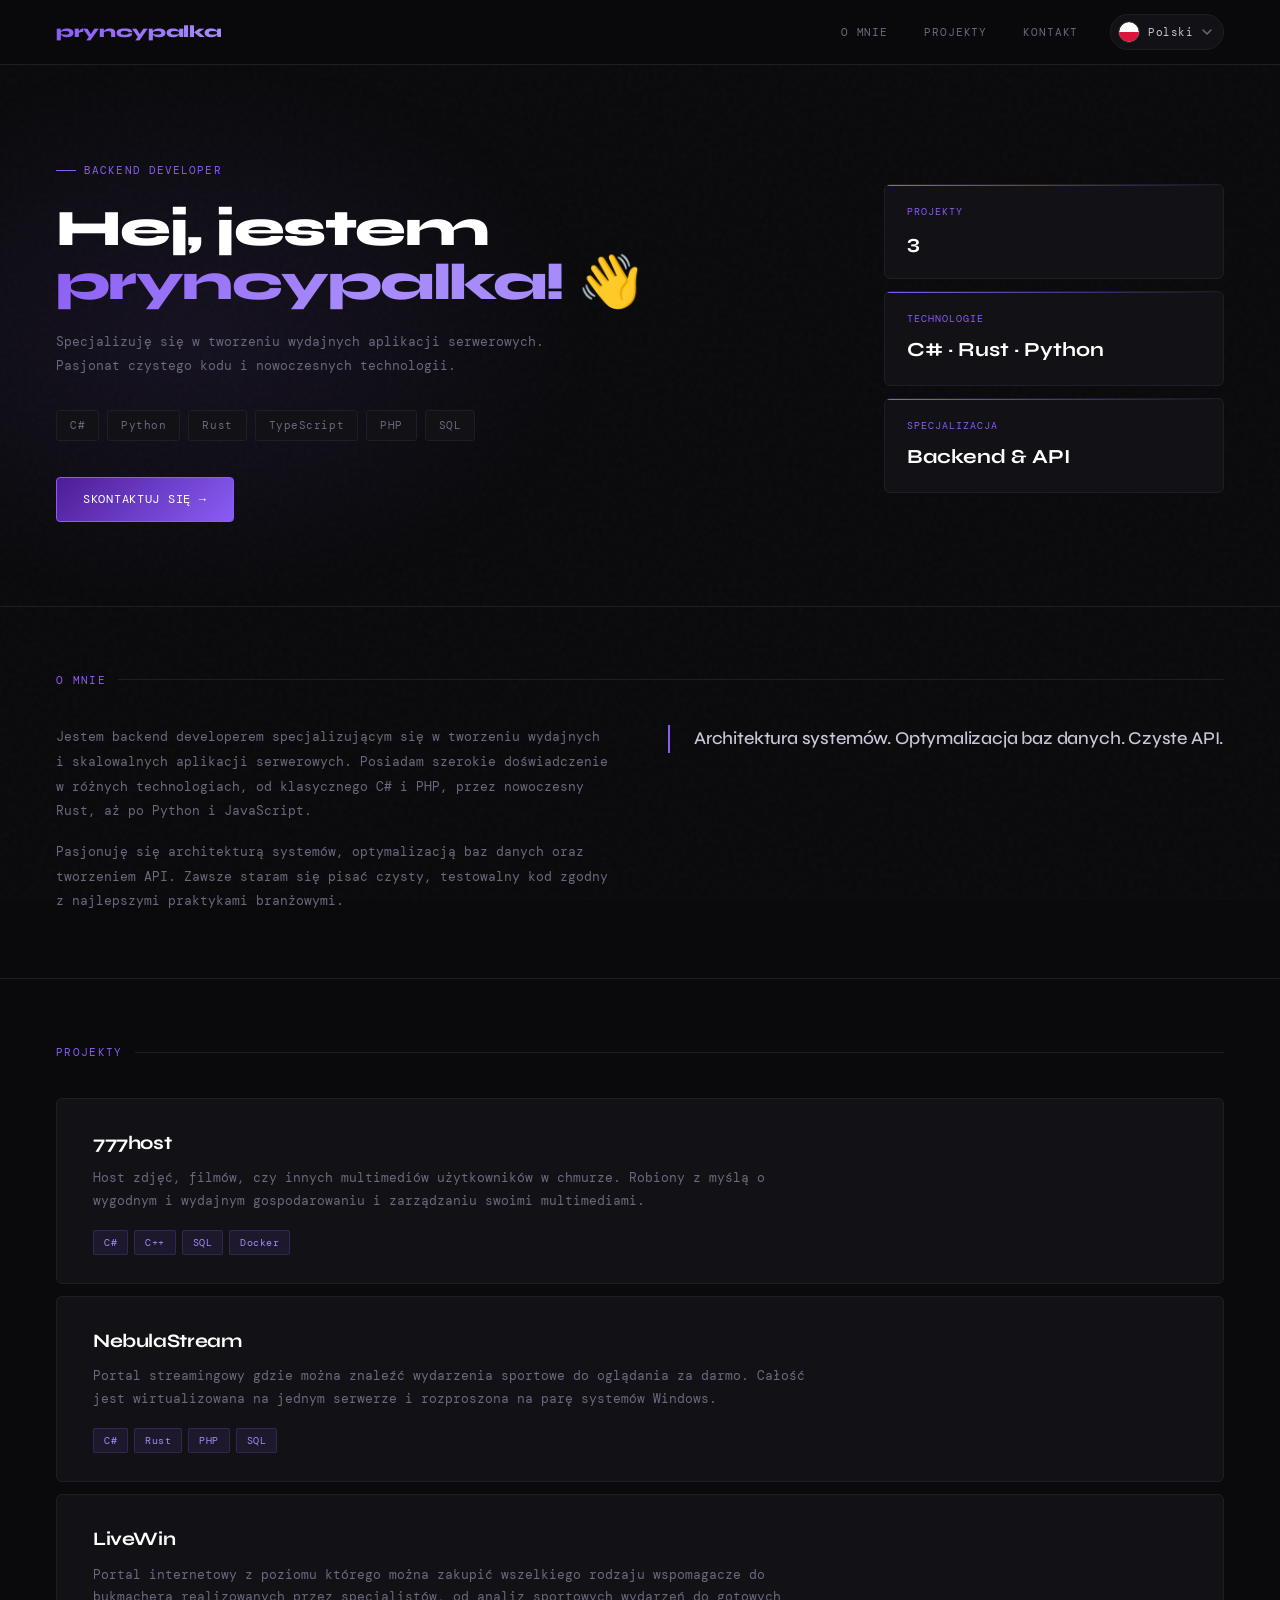
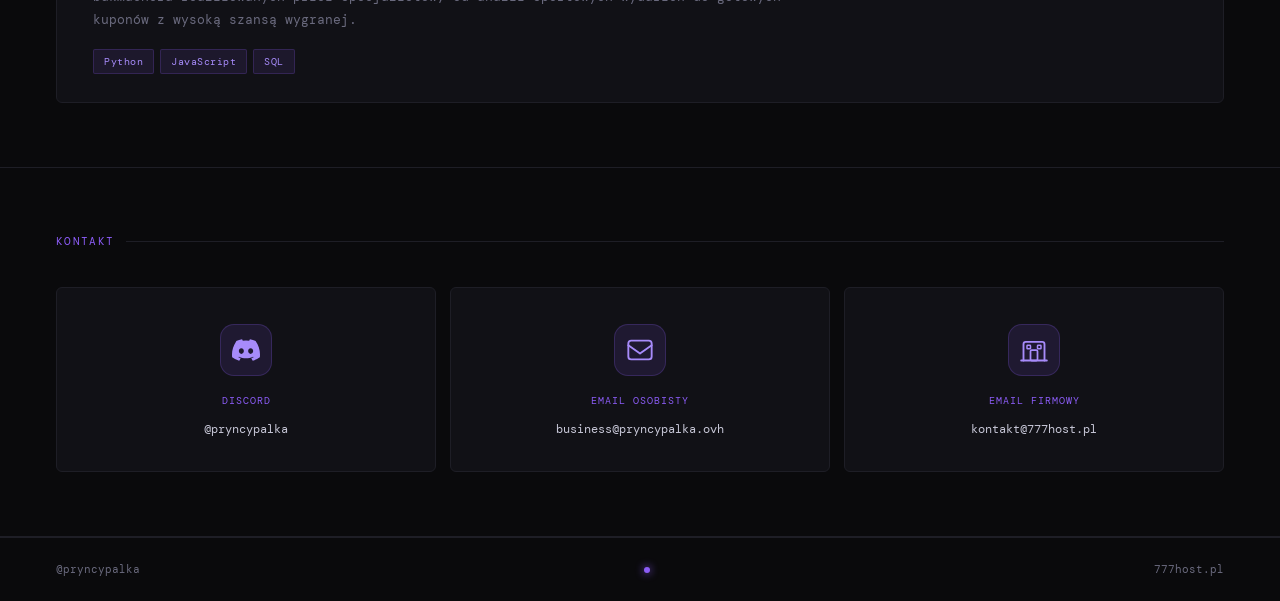
==== commit eb631475: "Update index.html" ====
--- a/index.html
+++ b/index.html
@@ -3,7 +3,7 @@
 <head>
   <meta charset="UTF-8" />
   <meta name="viewport" content="width=device-width, initial-scale=1.0" />
-  <title>pryncypalka — Backend Developer</title>
+  <title>@pryncypalka</title>
   <link rel="preconnect" href="https://fonts.googleapis.com" />
   <link rel="preconnect" href="https://fonts.gstatic.com" crossorigin />
   <link href="https://fonts.googleapis.com/css2?family=Syne:wght@400;500;700;800&family=DM+Mono:wght@300;400;500&display=swap" rel="stylesheet" />
@@ -695,7 +695,7 @@
 <!-- O MNIE -->
 <div class="section-wrap" id="about">
   <div class="section-inner">
-    <div class="sec-label">🪐 <span data-i18n="nav_about">O mnie</span></div>
+    <div class="sec-label"><span data-i18n="nav_about">O mnie</span></div>
     <div class="about-grid">
       <div class="about-text">
         <p data-i18n="about_p1">Jestem backend developerem specjalizującym się w tworzeniu wydajnych i skalowalnych aplikacji serwerowych. Posiadam szerokie doświadczenie w różnych technologiach, od klasycznego C# i PHP, przez nowoczesny Rust, aż po Python i JavaScript.</p>
@@ -931,4 +931,4 @@
   setButtonLang('pl');
 </script>
 </body>
-</html>+</html>
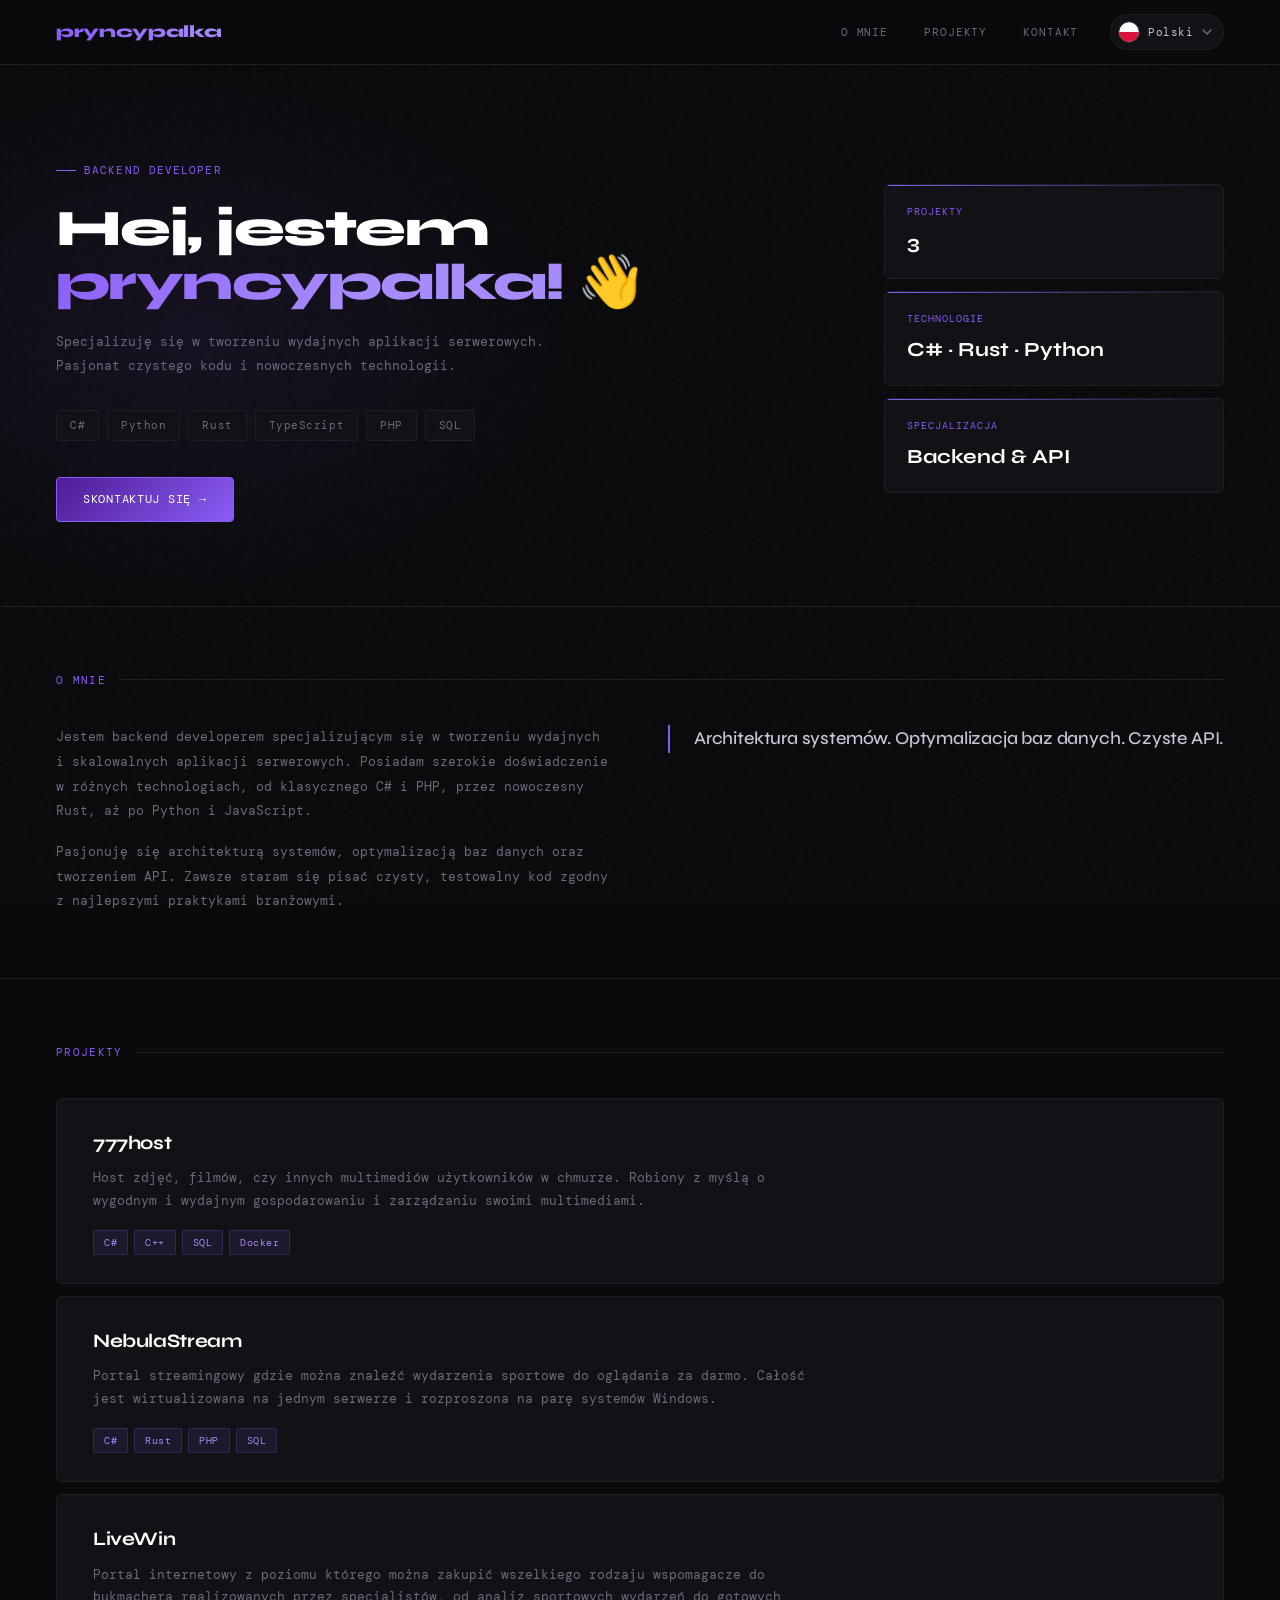
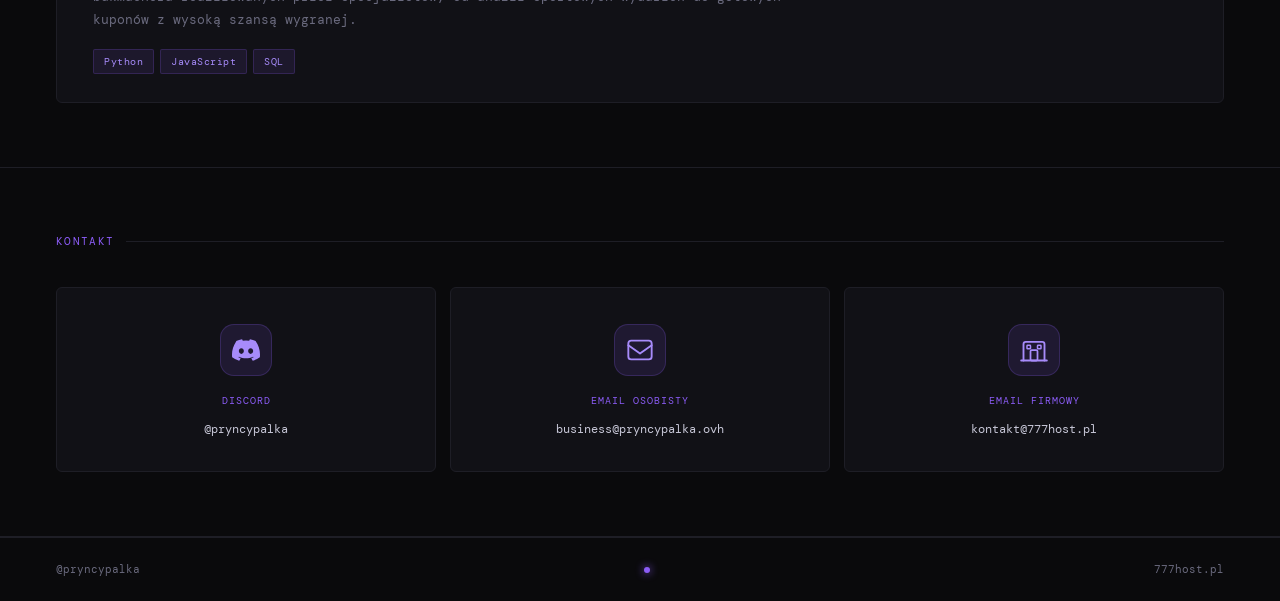
==== commit 351def33: "Update index.html" ====
--- a/index.html
+++ b/index.html
@@ -7,6 +7,12 @@
   <link rel="preconnect" href="https://fonts.googleapis.com" />
   <link rel="preconnect" href="https://fonts.gstatic.com" crossorigin />
   <link href="https://fonts.googleapis.com/css2?family=Syne:wght@400;500;700;800&family=DM+Mono:wght@300;400;500&display=swap" rel="stylesheet" />
+  
+  <link rel="icon" type="image/x-icon" href="icons/favicon.ico">
+  <link rel="icon" type="image/png" sizes="32x32" href="icons/favicon-32x32.png">
+  <link rel="icon" type="image/png" sizes="16x16" href="icons/favicon-16x16.png">
+  <link rel="apple-touch-icon" sizes="180x180" href="icons/apple-touch-icon.png">
+  
   <style>
     *, *::before, *::after { box-sizing: border-box; margin: 0; padding: 0; }
 
